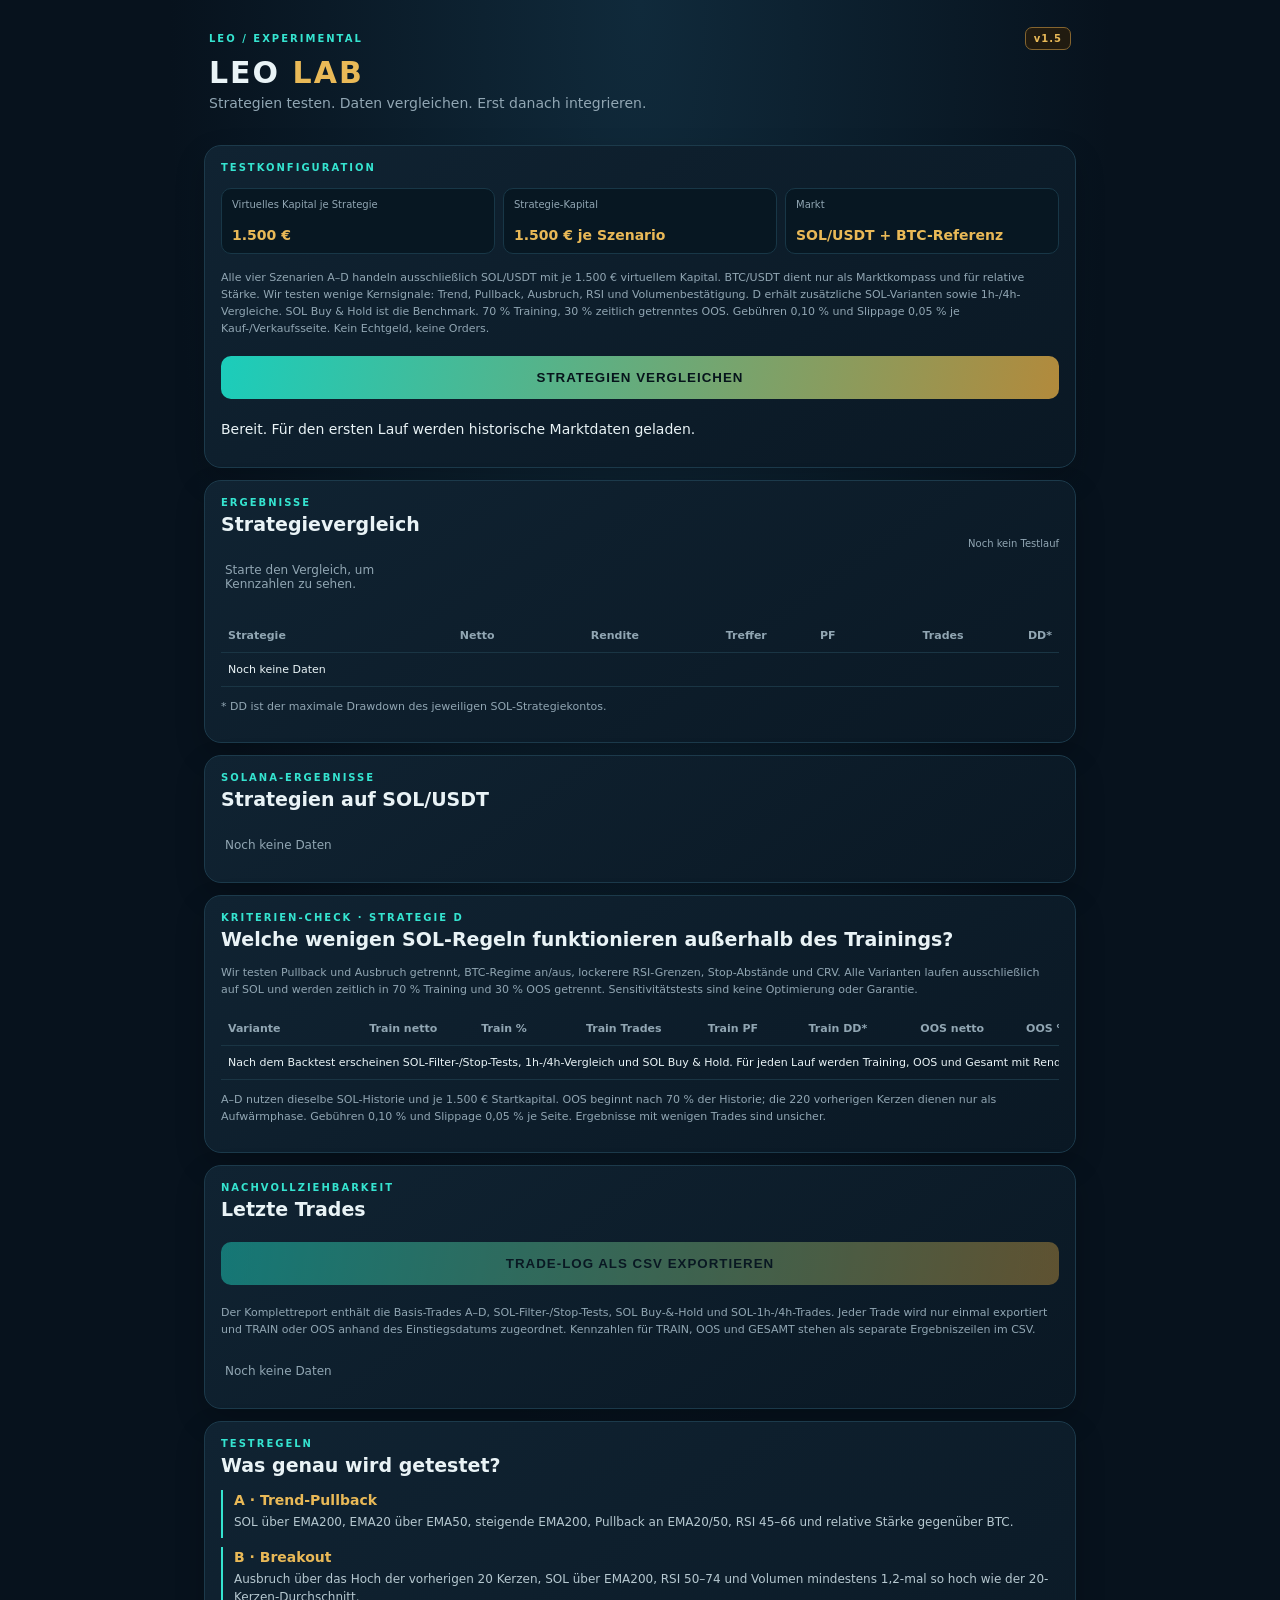
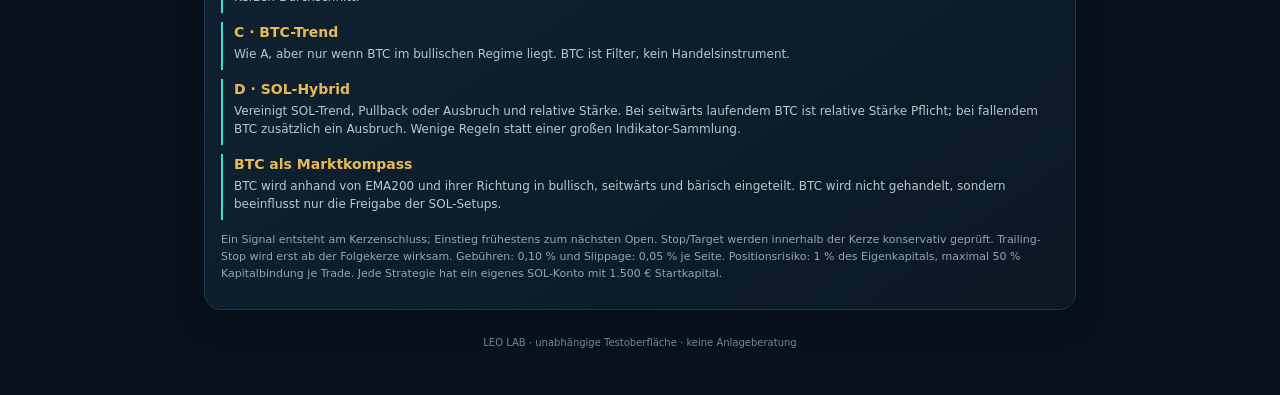
==== lab/index.html @ c29fe4ad "Release LEO LAB v1.5 simplified SOL strategy" ====
<!doctype html>
<html lang="de">
<head>
<meta charset="utf-8"><meta name="viewport" content="width=device-width,initial-scale=1,viewport-fit=cover">
<meta name="theme-color" content="#07121d"><title>LEO LAB · Strategie-Test</title>
<link rel="stylesheet" href="lab.css?v=6">
</head>
<body>
<header><div class="topline"><div class="eyebrow">LEO / EXPERIMENTAL</div><span class="version">v1.5</span></div><h1>LEO <span>LAB</span></h1><p>Strategien testen. Daten vergleichen. Erst danach integrieren.</p></header>
<main>
<section class="panel intro"><div class="eyebrow">TESTKONFIGURATION</div><div class="config"><div><small>Virtuelles Kapital je Strategie</small><strong>1.500 €</strong></div><div><small>Strategie-Kapital</small><strong>1.500 € je Szenario</strong></div><div><small>Markt</small><strong>SOL/USDT + BTC-Referenz</strong></div></div><p class="note">Alle vier Szenarien A–D handeln ausschließlich SOL/USDT mit je 1.500 € virtuellem Kapital. BTC/USDT dient nur als Marktkompass und für relative Stärke. Wir testen wenige Kernsignale: Trend, Pullback, Ausbruch, RSI und Volumenbestätigung. D erhält zusätzliche SOL-Varianten sowie 1h-/4h-Vergleiche. SOL Buy &amp; Hold ist die Benchmark. 70 % Training, 30 % zeitlich getrenntes OOS. Gebühren 0,10 % und Slippage 0,05 % je Kauf-/Verkaufsseite. Kein Echtgeld, keine Orders.</p><button id="run">STRATEGIEN VERGLEICHEN</button><p id="status" role="status">Bereit. Für den ersten Lauf werden historische Marktdaten geladen.</p></section>
<section class="panel"><div class="section-head"><div><div class="eyebrow">ERGEBNISSE</div><h2>Strategievergleich</h2></div><span id="period" class="muted">Noch kein Testlauf</span></div>
<div id="summary" class="cards"><div class="empty">Starte den Vergleich, um Kennzahlen zu sehen.</div></div>
<div class="table-wrap"><table><thead><tr><th>Strategie</th><th>Netto</th><th>Rendite</th><th>Treffer</th><th>PF</th><th>Trades</th><th>DD*</th></tr></thead><tbody id="totals"><tr><td colspan="7">Noch keine Daten</td></tr></tbody></table></div>
<p class="note">* DD ist der maximale Drawdown des jeweiligen SOL-Strategiekontos.</p></section>
<section class="panel"><div class="eyebrow">SOLANA-ERGEBNISSE</div><h2>Strategien auf SOL/USDT</h2><div id="coins" class="coin-results"><div class="empty">Noch keine Daten</div></div></section>
<section class="panel"><div class="eyebrow">KRITERIEN-CHECK · STRATEGIE D</div><h2>Welche wenigen SOL-Regeln funktionieren außerhalb des Trainings?</h2><p class="note">Wir testen Pullback und Ausbruch getrennt, BTC-Regime an/aus, lockerere RSI-Grenzen, Stop-Abstände und CRV. Alle Varianten laufen ausschließlich auf SOL und werden zeitlich in 70 % Training und 30 % OOS getrennt. Sensitivitätstests sind keine Optimierung oder Garantie.</p><div class="table-wrap"><table><thead><tr><th>Variante</th><th>Train netto</th><th>Train %</th><th>Train Trades</th><th>Train PF</th><th>Train DD*</th><th>OOS netto</th><th>OOS %</th><th>OOS Trades</th><th>OOS PF</th><th>OOS DD*</th></tr></thead><tbody id="experiments"><tr><td colspan="11">Nach dem Backtest erscheinen SOL-Filter-/Stop-Tests, 1h-/4h-Vergleich und SOL Buy &amp; Hold. Für jeden Lauf werden Training, OOS und Gesamt mit Rendite, Trades, Profit Factor und Drawdown getrennt angezeigt.</td></tr></tbody></table></div><p class="note">A–D nutzen dieselbe SOL-Historie und je 1.500 € Startkapital. OOS beginnt nach 70 % der Historie; die 220 vorherigen Kerzen dienen nur als Aufwärmphase. Gebühren 0,10 % und Slippage 0,05 % je Seite. Ergebnisse mit wenigen Trades sind unsicher.</p></section>
<section class="panel"><div class="eyebrow">NACHVOLLZIEHBARKEIT</div><h2>Letzte Trades</h2><button id="export" disabled>TRADE-LOG ALS CSV EXPORTIEREN</button><p class="note">Der Komplettreport enthält die Basis-Trades A–D, SOL-Filter-/Stop-Tests, SOL Buy-&amp;-Hold und SOL-1h-/4h-Trades. Jeder Trade wird nur einmal exportiert und TRAIN oder OOS anhand des Einstiegsdatums zugeordnet. Kennzahlen für TRAIN, OOS und GESAMT stehen als separate Ergebniszeilen im CSV.</p><div id="trades"><div class="empty">Noch keine Daten</div></div></section>
<section class="panel"><div class="eyebrow">TESTREGELN</div><h2>Was genau wird getestet?</h2>
<div class="rules"><article><b>A · Trend-Pullback</b><p>SOL über EMA200, EMA20 über EMA50, steigende EMA200, Pullback an EMA20/50, RSI 45–66 und relative Stärke gegenüber BTC.</p></article><article><b>B · Breakout</b><p>Ausbruch über das Hoch der vorherigen 20 Kerzen, SOL über EMA200, RSI 50–74 und Volumen mindestens 1,2-mal so hoch wie der 20-Kerzen-Durchschnitt.</p></article><article><b>C · BTC-Trend</b><p>Wie A, aber nur wenn BTC im bullischen Regime liegt. BTC ist Filter, kein Handelsinstrument.</p></article><article><b>D · SOL-Hybrid</b><p>Vereinigt SOL-Trend, Pullback oder Ausbruch und relative Stärke. Bei seitwärts laufendem BTC ist relative Stärke Pflicht; bei fallendem BTC zusätzlich ein Ausbruch. Wenige Regeln statt einer großen Indikator-Sammlung.</p></article><article><b>BTC als Marktkompass</b><p>BTC wird anhand von EMA200 und ihrer Richtung in bullisch, seitwärts und bärisch eingeteilt. BTC wird nicht gehandelt, sondern beeinflusst nur die Freigabe der SOL-Setups.</p></article></div>
<p class="note">Ein Signal entsteht am Kerzenschluss; Einstieg frühestens zum nächsten Open. Stop/Target werden innerhalb der Kerze konservativ geprüft. Trailing-Stop wird erst ab der Folgekerze wirksam. Gebühren: 0,10 % und Slippage: 0,05 % je Seite. Positionsrisiko: 1 % des Eigenkapitals, maximal 50 % Kapitalbindung je Trade. Jede Strategie hat ein eigenes SOL-Konto mit 1.500 € Startkapital.</p>
</section>
</main><footer>LEO LAB · unabhängige Testoberfläche · keine Anlageberatung</footer>
<script src="lab.js?v=19"></script>
</body></html>
---- lab/lab.css ----
:root{color-scheme:dark;--bg:#07121d;--panel:#0d1d2a;--line:#1c3a4b;--cyan:#35e4d0;--gold:#e9b957;--muted:#91a6b3;--green:#65dfad;--red:#ff8585}*{box-sizing:border-box}body{margin:0;background:radial-gradient(ellipse at top,#102a3b 0,#07121d 52%);color:#e9f3f6;font:14px system-ui,-apple-system,Segoe UI,sans-serif;max-width:900px;margin:auto;padding:0 14px 32px}header{padding:27px 5px 18px}.eyebrow{font-size:10px;letter-spacing:2px;color:var(--cyan);font-weight:800}h1{font-size:30px;letter-spacing:2px;margin:5px 0}h1 span{color:var(--gold)}header p,.muted,.note{color:var(--muted)}header p{margin:4px 0}.panel{background:linear-gradient(145deg,#102332,#0a1824);border:1px solid var(--line);border-radius:17px;padding:16px;margin:12px 0;box-shadow:0 12px 30px #0003}.config{display:grid;grid-template-columns:repeat(3,1fr);gap:8px;margin:15px 0}.config div{background:#071722;border:1px solid #183747;border-radius:10px;padding:10px}.config small{display:block;color:var(--muted);font-size:10px;min-height:28px}.config strong{font-size:14px;color:var(--gold)}.note{font-size:11px;line-height:1.55}button{width:100%;border:0;border-radius:10px;padding:14px;background:linear-gradient(100deg,#1bcdbb,#b28a3c);color:#06141b;font-weight:900;letter-spacing:1px;margin:8px 0;cursor:pointer}button:disabled{opacity:.5}.section-head{display:flex;justify-content:space-between;align-items:end;gap:8px}h2{font-size:19px;margin:5px 0 14px}.muted{font-size:10px;text-align:right}.cards{display:grid;grid-template-columns:repeat(4,minmax(0,1fr));gap:8px}.metric{background:#071722;border:1px solid #1b3b4a;border-radius:11px;padding:11px 9px;min-width:0}.metric b{display:block;font-size:15px;margin:5px 0}.metric small{font-size:10px;color:var(--muted)}.up{color:var(--green)}.down{color:var(--red)}.table-wrap{overflow-x:auto;margin-top:14px}table{border-collapse:collapse;width:100%;font-size:11px;white-space:nowrap}th,td{text-align:right;padding:10px 7px;border-bottom:1px solid #1a3544}th:first-child,td:first-child{text-align:left}th{color:var(--muted);font-weight:700}.coin-results{display:grid;gap:8px}.coin-card,.trade{background:#071722;border:1px solid #193747;border-radius:10px;padding:11px}.coin-title,.trade-top{display:flex;justify-content:space-between;gap:8px;align-items:center}.coin-title b,.trade b{color:var(--cyan)}.coin-meta{color:var(--muted);font-size:11px;margin-top:6px}.trade-list{display:grid;gap:7px}.trade span{font-size:11px;color:var(--muted)}.rules{display:grid;gap:9px}.rules article{border-left:2px solid var(--cyan);padding:2px 0 2px 11px}.rules article b{color:var(--gold)}.rules p{font-size:12px;color:#b6c8d0;line-height:1.5;margin:5px 0}.empty{color:var(--muted);padding:14px 4px;font-size:12px}footer{text-align:center;color:#718894;font-size:10px;padding:15px}@media(max-width:420px){.cards{grid-template-columns:repeat(2,minmax(0,1fr))}body{padding-left:10px;padding-right:10px}.panel{padding:13px}.config strong{font-size:12px}.cards{gap:5px}.metric{padding:9px 6px}.metric b{font-size:13px}.metric small{font-size:9px}}
.topline{display:flex;align-items:center;justify-content:space-between;gap:12px}.version{font-size:10px;font-weight:900;letter-spacing:1px;color:var(--gold);border:1px solid #85652f;background:#211b10;border-radius:7px;padding:5px 8px}
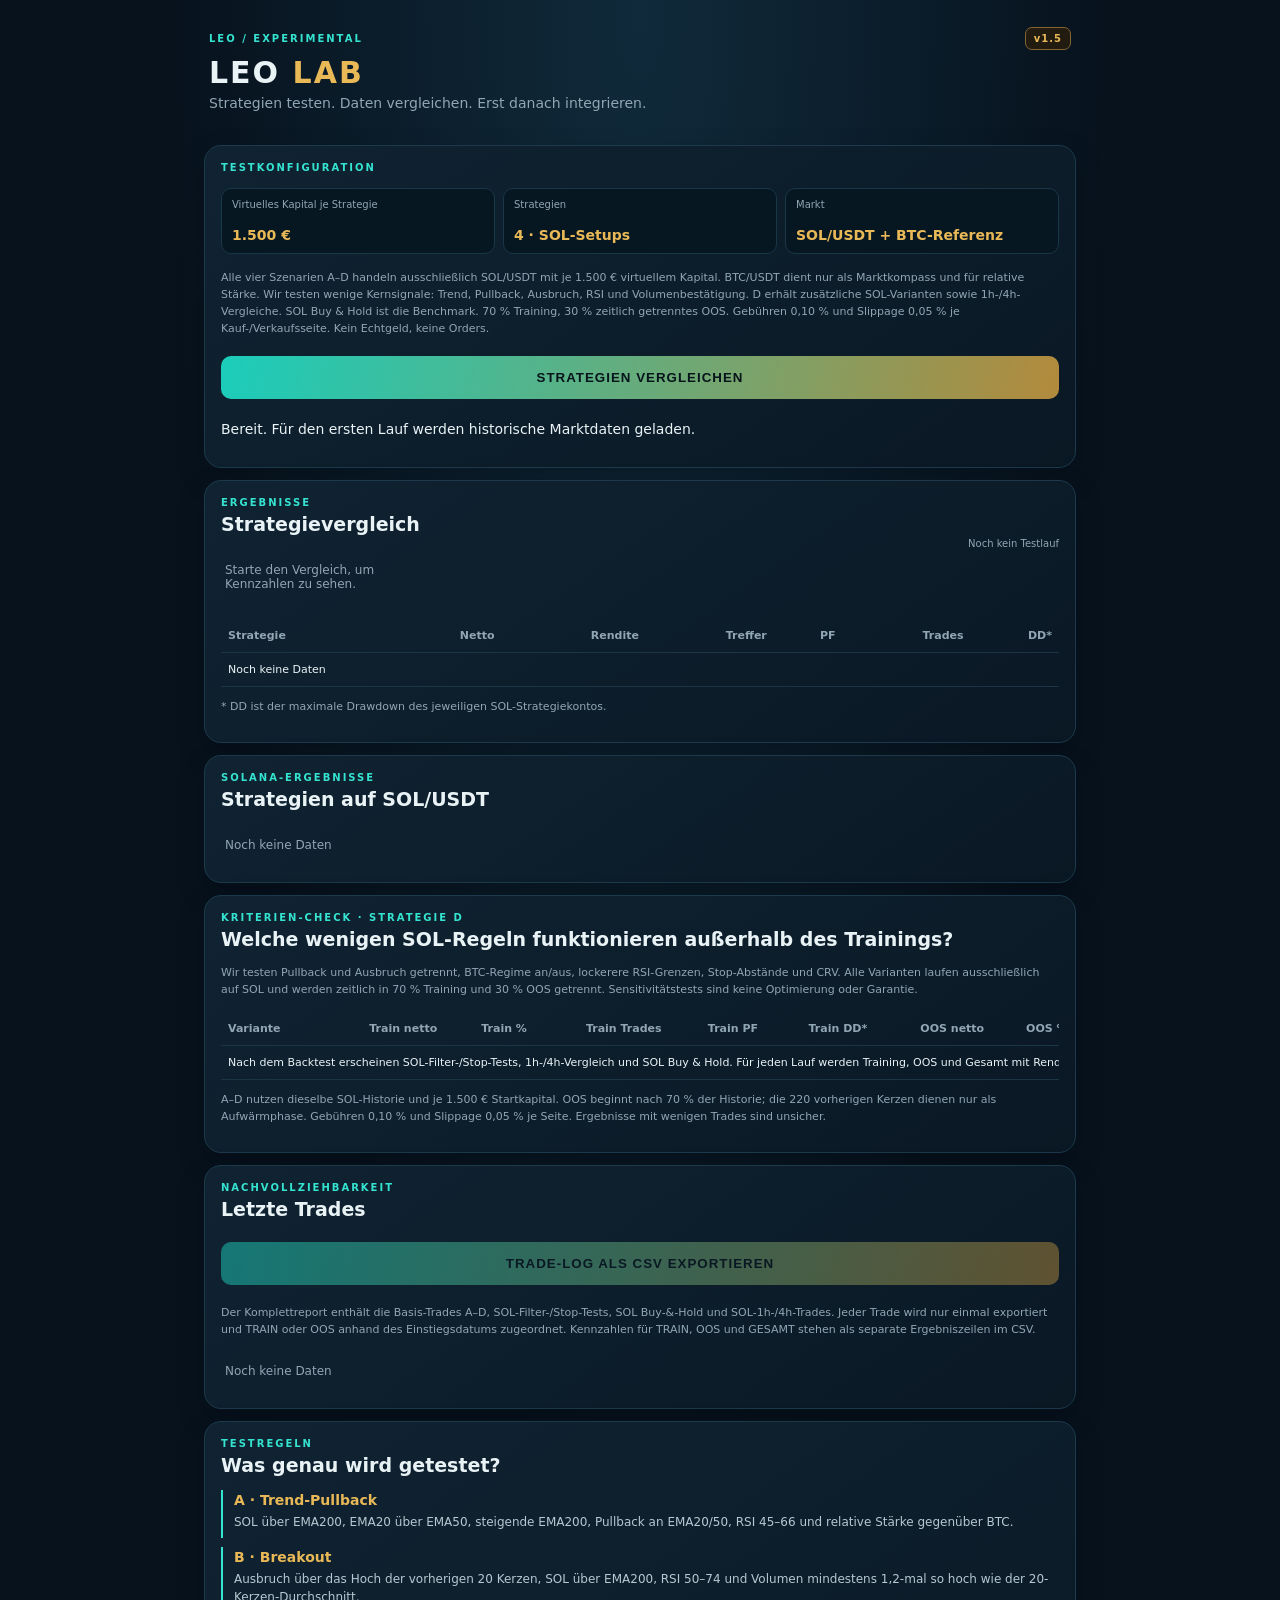
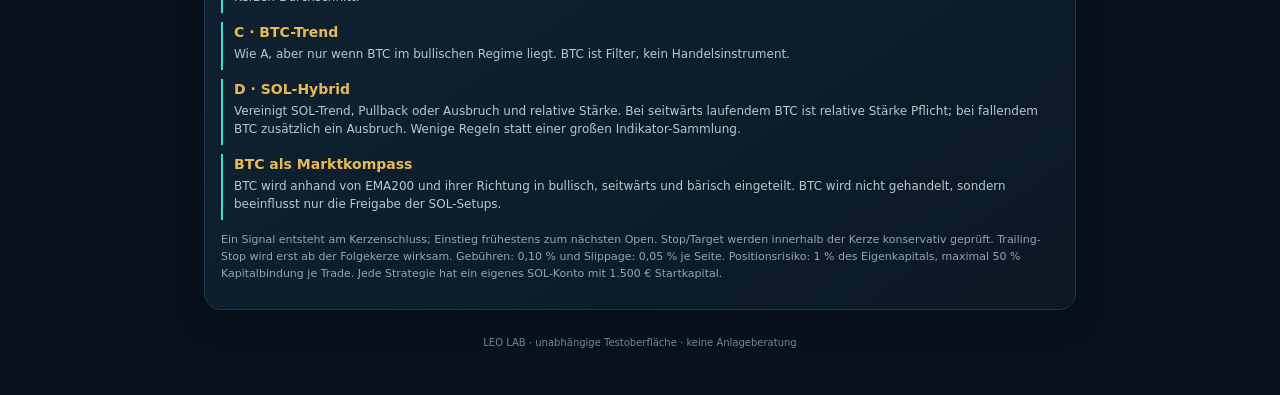
==== commit 431729b4: "Clarify LAB v1.5 scenario configuration" ====
--- a/lab/index.html
+++ b/lab/index.html
@@ -8,7 +8,7 @@
 <body>
 <header><div class="topline"><div class="eyebrow">LEO / EXPERIMENTAL</div><span class="version">v1.5</span></div><h1>LEO <span>LAB</span></h1><p>Strategien testen. Daten vergleichen. Erst danach integrieren.</p></header>
 <main>
-<section class="panel intro"><div class="eyebrow">TESTKONFIGURATION</div><div class="config"><div><small>Virtuelles Kapital je Strategie</small><strong>1.500 €</strong></div><div><small>Strategie-Kapital</small><strong>1.500 € je Szenario</strong></div><div><small>Markt</small><strong>SOL/USDT + BTC-Referenz</strong></div></div><p class="note">Alle vier Szenarien A–D handeln ausschließlich SOL/USDT mit je 1.500 € virtuellem Kapital. BTC/USDT dient nur als Marktkompass und für relative Stärke. Wir testen wenige Kernsignale: Trend, Pullback, Ausbruch, RSI und Volumenbestätigung. D erhält zusätzliche SOL-Varianten sowie 1h-/4h-Vergleiche. SOL Buy &amp; Hold ist die Benchmark. 70 % Training, 30 % zeitlich getrenntes OOS. Gebühren 0,10 % und Slippage 0,05 % je Kauf-/Verkaufsseite. Kein Echtgeld, keine Orders.</p><button id="run">STRATEGIEN VERGLEICHEN</button><p id="status" role="status">Bereit. Für den ersten Lauf werden historische Marktdaten geladen.</p></section>
+<section class="panel intro"><div class="eyebrow">TESTKONFIGURATION</div><div class="config"><div><small>Virtuelles Kapital je Strategie</small><strong>1.500 €</strong></div><div><small>Strategien</small><strong>4 · SOL-Setups</strong></div><div><small>Markt</small><strong>SOL/USDT + BTC-Referenz</strong></div></div><p class="note">Alle vier Szenarien A–D handeln ausschließlich SOL/USDT mit je 1.500 € virtuellem Kapital. BTC/USDT dient nur als Marktkompass und für relative Stärke. Wir testen wenige Kernsignale: Trend, Pullback, Ausbruch, RSI und Volumenbestätigung. D erhält zusätzliche SOL-Varianten sowie 1h-/4h-Vergleiche. SOL Buy &amp; Hold ist die Benchmark. 70 % Training, 30 % zeitlich getrenntes OOS. Gebühren 0,10 % und Slippage 0,05 % je Kauf-/Verkaufsseite. Kein Echtgeld, keine Orders.</p><button id="run">STRATEGIEN VERGLEICHEN</button><p id="status" role="status">Bereit. Für den ersten Lauf werden historische Marktdaten geladen.</p></section>
 <section class="panel"><div class="section-head"><div><div class="eyebrow">ERGEBNISSE</div><h2>Strategievergleich</h2></div><span id="period" class="muted">Noch kein Testlauf</span></div>
 <div id="summary" class="cards"><div class="empty">Starte den Vergleich, um Kennzahlen zu sehen.</div></div>
 <div class="table-wrap"><table><thead><tr><th>Strategie</th><th>Netto</th><th>Rendite</th><th>Treffer</th><th>PF</th><th>Trades</th><th>DD*</th></tr></thead><tbody id="totals"><tr><td colspan="7">Noch keine Daten</td></tr></tbody></table></div>
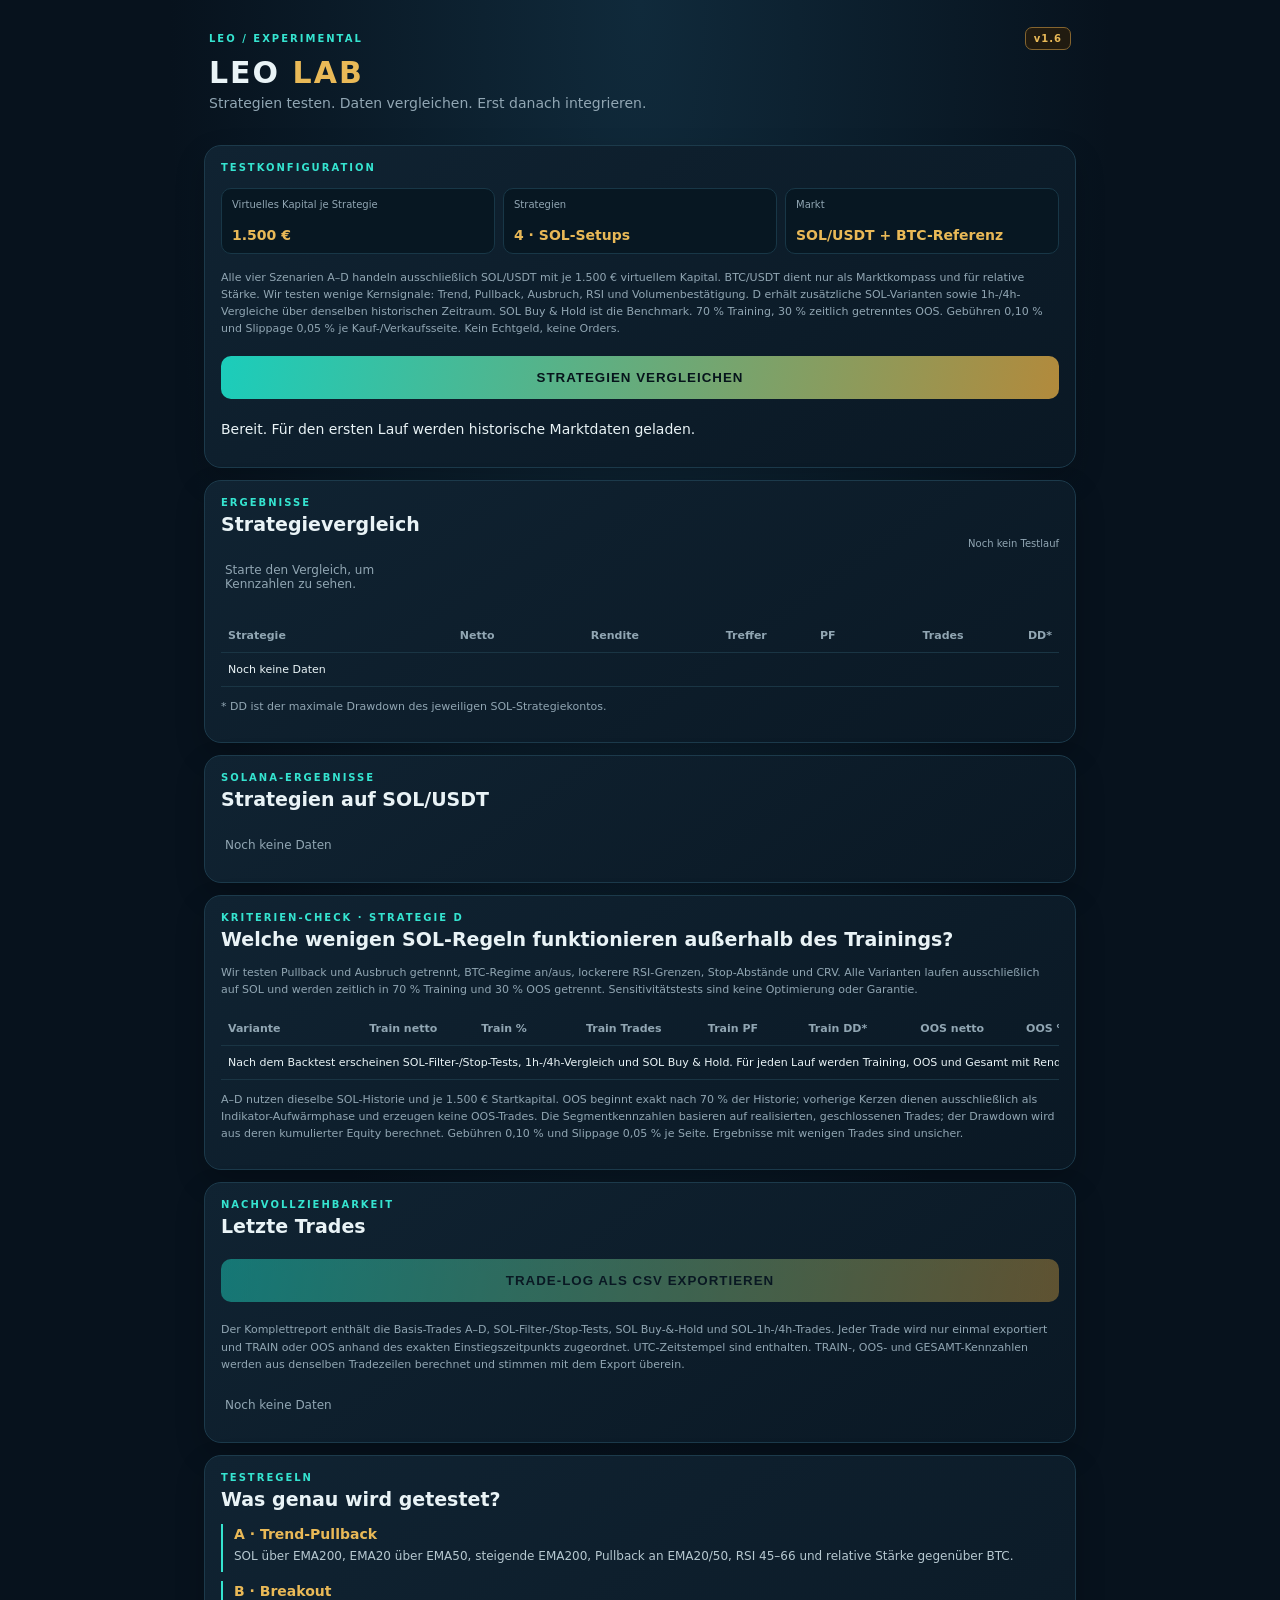
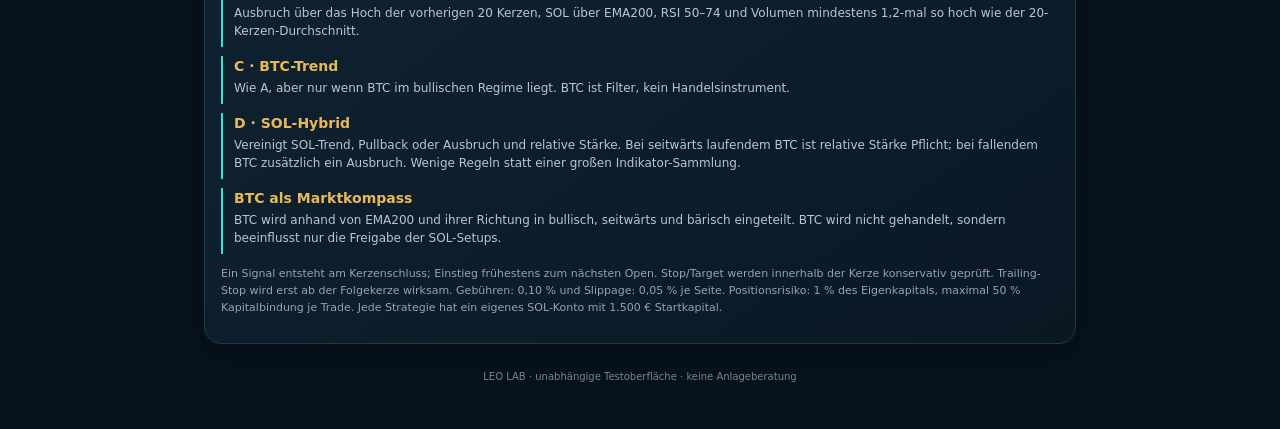
==== commit 88d0fc48: "Release LAB v1.6 with corrected OOS reporting" ====
--- a/lab/index.html
+++ b/lab/index.html
@@ -6,20 +6,20 @@
 <link rel="stylesheet" href="lab.css?v=6">
 </head>
 <body>
-<header><div class="topline"><div class="eyebrow">LEO / EXPERIMENTAL</div><span class="version">v1.5</span></div><h1>LEO <span>LAB</span></h1><p>Strategien testen. Daten vergleichen. Erst danach integrieren.</p></header>
+<header><div class="topline"><div class="eyebrow">LEO / EXPERIMENTAL</div><span class="version">v1.6</span></div><h1>LEO <span>LAB</span></h1><p>Strategien testen. Daten vergleichen. Erst danach integrieren.</p></header>
 <main>
-<section class="panel intro"><div class="eyebrow">TESTKONFIGURATION</div><div class="config"><div><small>Virtuelles Kapital je Strategie</small><strong>1.500 €</strong></div><div><small>Strategien</small><strong>4 · SOL-Setups</strong></div><div><small>Markt</small><strong>SOL/USDT + BTC-Referenz</strong></div></div><p class="note">Alle vier Szenarien A–D handeln ausschließlich SOL/USDT mit je 1.500 € virtuellem Kapital. BTC/USDT dient nur als Marktkompass und für relative Stärke. Wir testen wenige Kernsignale: Trend, Pullback, Ausbruch, RSI und Volumenbestätigung. D erhält zusätzliche SOL-Varianten sowie 1h-/4h-Vergleiche. SOL Buy &amp; Hold ist die Benchmark. 70 % Training, 30 % zeitlich getrenntes OOS. Gebühren 0,10 % und Slippage 0,05 % je Kauf-/Verkaufsseite. Kein Echtgeld, keine Orders.</p><button id="run">STRATEGIEN VERGLEICHEN</button><p id="status" role="status">Bereit. Für den ersten Lauf werden historische Marktdaten geladen.</p></section>
+<section class="panel intro"><div class="eyebrow">TESTKONFIGURATION</div><div class="config"><div><small>Virtuelles Kapital je Strategie</small><strong>1.500 €</strong></div><div><small>Strategien</small><strong>4 · SOL-Setups</strong></div><div><small>Markt</small><strong>SOL/USDT + BTC-Referenz</strong></div></div><p class="note">Alle vier Szenarien A–D handeln ausschließlich SOL/USDT mit je 1.500 € virtuellem Kapital. BTC/USDT dient nur als Marktkompass und für relative Stärke. Wir testen wenige Kernsignale: Trend, Pullback, Ausbruch, RSI und Volumenbestätigung. D erhält zusätzliche SOL-Varianten sowie 1h-/4h-Vergleiche über denselben historischen Zeitraum. SOL Buy &amp; Hold ist die Benchmark. 70 % Training, 30 % zeitlich getrenntes OOS. Gebühren 0,10 % und Slippage 0,05 % je Kauf-/Verkaufsseite. Kein Echtgeld, keine Orders.</p><button id="run">STRATEGIEN VERGLEICHEN</button><p id="status" role="status">Bereit. Für den ersten Lauf werden historische Marktdaten geladen.</p></section>
 <section class="panel"><div class="section-head"><div><div class="eyebrow">ERGEBNISSE</div><h2>Strategievergleich</h2></div><span id="period" class="muted">Noch kein Testlauf</span></div>
 <div id="summary" class="cards"><div class="empty">Starte den Vergleich, um Kennzahlen zu sehen.</div></div>
 <div class="table-wrap"><table><thead><tr><th>Strategie</th><th>Netto</th><th>Rendite</th><th>Treffer</th><th>PF</th><th>Trades</th><th>DD*</th></tr></thead><tbody id="totals"><tr><td colspan="7">Noch keine Daten</td></tr></tbody></table></div>
 <p class="note">* DD ist der maximale Drawdown des jeweiligen SOL-Strategiekontos.</p></section>
 <section class="panel"><div class="eyebrow">SOLANA-ERGEBNISSE</div><h2>Strategien auf SOL/USDT</h2><div id="coins" class="coin-results"><div class="empty">Noch keine Daten</div></div></section>
-<section class="panel"><div class="eyebrow">KRITERIEN-CHECK · STRATEGIE D</div><h2>Welche wenigen SOL-Regeln funktionieren außerhalb des Trainings?</h2><p class="note">Wir testen Pullback und Ausbruch getrennt, BTC-Regime an/aus, lockerere RSI-Grenzen, Stop-Abstände und CRV. Alle Varianten laufen ausschließlich auf SOL und werden zeitlich in 70 % Training und 30 % OOS getrennt. Sensitivitätstests sind keine Optimierung oder Garantie.</p><div class="table-wrap"><table><thead><tr><th>Variante</th><th>Train netto</th><th>Train %</th><th>Train Trades</th><th>Train PF</th><th>Train DD*</th><th>OOS netto</th><th>OOS %</th><th>OOS Trades</th><th>OOS PF</th><th>OOS DD*</th></tr></thead><tbody id="experiments"><tr><td colspan="11">Nach dem Backtest erscheinen SOL-Filter-/Stop-Tests, 1h-/4h-Vergleich und SOL Buy &amp; Hold. Für jeden Lauf werden Training, OOS und Gesamt mit Rendite, Trades, Profit Factor und Drawdown getrennt angezeigt.</td></tr></tbody></table></div><p class="note">A–D nutzen dieselbe SOL-Historie und je 1.500 € Startkapital. OOS beginnt nach 70 % der Historie; die 220 vorherigen Kerzen dienen nur als Aufwärmphase. Gebühren 0,10 % und Slippage 0,05 % je Seite. Ergebnisse mit wenigen Trades sind unsicher.</p></section>
-<section class="panel"><div class="eyebrow">NACHVOLLZIEHBARKEIT</div><h2>Letzte Trades</h2><button id="export" disabled>TRADE-LOG ALS CSV EXPORTIEREN</button><p class="note">Der Komplettreport enthält die Basis-Trades A–D, SOL-Filter-/Stop-Tests, SOL Buy-&amp;-Hold und SOL-1h-/4h-Trades. Jeder Trade wird nur einmal exportiert und TRAIN oder OOS anhand des Einstiegsdatums zugeordnet. Kennzahlen für TRAIN, OOS und GESAMT stehen als separate Ergebniszeilen im CSV.</p><div id="trades"><div class="empty">Noch keine Daten</div></div></section>
+<section class="panel"><div class="eyebrow">KRITERIEN-CHECK · STRATEGIE D</div><h2>Welche wenigen SOL-Regeln funktionieren außerhalb des Trainings?</h2><p class="note">Wir testen Pullback und Ausbruch getrennt, BTC-Regime an/aus, lockerere RSI-Grenzen, Stop-Abstände und CRV. Alle Varianten laufen ausschließlich auf SOL und werden zeitlich in 70 % Training und 30 % OOS getrennt. Sensitivitätstests sind keine Optimierung oder Garantie.</p><div class="table-wrap"><table><thead><tr><th>Variante</th><th>Train netto</th><th>Train %</th><th>Train Trades</th><th>Train PF</th><th>Train DD*</th><th>OOS netto</th><th>OOS %</th><th>OOS Trades</th><th>OOS PF</th><th>OOS DD*</th></tr></thead><tbody id="experiments"><tr><td colspan="11">Nach dem Backtest erscheinen SOL-Filter-/Stop-Tests, 1h-/4h-Vergleich und SOL Buy &amp; Hold. Für jeden Lauf werden Training, OOS und Gesamt mit Rendite, Trades, Profit Factor und Drawdown getrennt angezeigt.</td></tr></tbody></table></div><p class="note">A–D nutzen dieselbe SOL-Historie und je 1.500 € Startkapital. OOS beginnt exakt nach 70 % der Historie; vorherige Kerzen dienen ausschließlich als Indikator-Aufwärmphase und erzeugen keine OOS-Trades. Die Segmentkennzahlen basieren auf realisierten, geschlossenen Trades; der Drawdown wird aus deren kumulierter Equity berechnet. Gebühren 0,10 % und Slippage 0,05 % je Seite. Ergebnisse mit wenigen Trades sind unsicher.</p></section>
+<section class="panel"><div class="eyebrow">NACHVOLLZIEHBARKEIT</div><h2>Letzte Trades</h2><button id="export" disabled>TRADE-LOG ALS CSV EXPORTIEREN</button><p class="note">Der Komplettreport enthält die Basis-Trades A–D, SOL-Filter-/Stop-Tests, SOL Buy-&amp;-Hold und SOL-1h-/4h-Trades. Jeder Trade wird nur einmal exportiert und TRAIN oder OOS anhand des exakten Einstiegszeitpunkts zugeordnet. UTC-Zeitstempel sind enthalten. TRAIN-, OOS- und GESAMT-Kennzahlen werden aus denselben Tradezeilen berechnet und stimmen mit dem Export überein.</p><div id="trades"><div class="empty">Noch keine Daten</div></div></section>
 <section class="panel"><div class="eyebrow">TESTREGELN</div><h2>Was genau wird getestet?</h2>
 <div class="rules"><article><b>A · Trend-Pullback</b><p>SOL über EMA200, EMA20 über EMA50, steigende EMA200, Pullback an EMA20/50, RSI 45–66 und relative Stärke gegenüber BTC.</p></article><article><b>B · Breakout</b><p>Ausbruch über das Hoch der vorherigen 20 Kerzen, SOL über EMA200, RSI 50–74 und Volumen mindestens 1,2-mal so hoch wie der 20-Kerzen-Durchschnitt.</p></article><article><b>C · BTC-Trend</b><p>Wie A, aber nur wenn BTC im bullischen Regime liegt. BTC ist Filter, kein Handelsinstrument.</p></article><article><b>D · SOL-Hybrid</b><p>Vereinigt SOL-Trend, Pullback oder Ausbruch und relative Stärke. Bei seitwärts laufendem BTC ist relative Stärke Pflicht; bei fallendem BTC zusätzlich ein Ausbruch. Wenige Regeln statt einer großen Indikator-Sammlung.</p></article><article><b>BTC als Marktkompass</b><p>BTC wird anhand von EMA200 und ihrer Richtung in bullisch, seitwärts und bärisch eingeteilt. BTC wird nicht gehandelt, sondern beeinflusst nur die Freigabe der SOL-Setups.</p></article></div>
 <p class="note">Ein Signal entsteht am Kerzenschluss; Einstieg frühestens zum nächsten Open. Stop/Target werden innerhalb der Kerze konservativ geprüft. Trailing-Stop wird erst ab der Folgekerze wirksam. Gebühren: 0,10 % und Slippage: 0,05 % je Seite. Positionsrisiko: 1 % des Eigenkapitals, maximal 50 % Kapitalbindung je Trade. Jede Strategie hat ein eigenes SOL-Konto mit 1.500 € Startkapital.</p>
 </section>
 </main><footer>LEO LAB · unabhängige Testoberfläche · keine Anlageberatung</footer>
-<script src="lab.js?v=19"></script>
+<script src="lab.js?v=20"></script>
 </body></html>
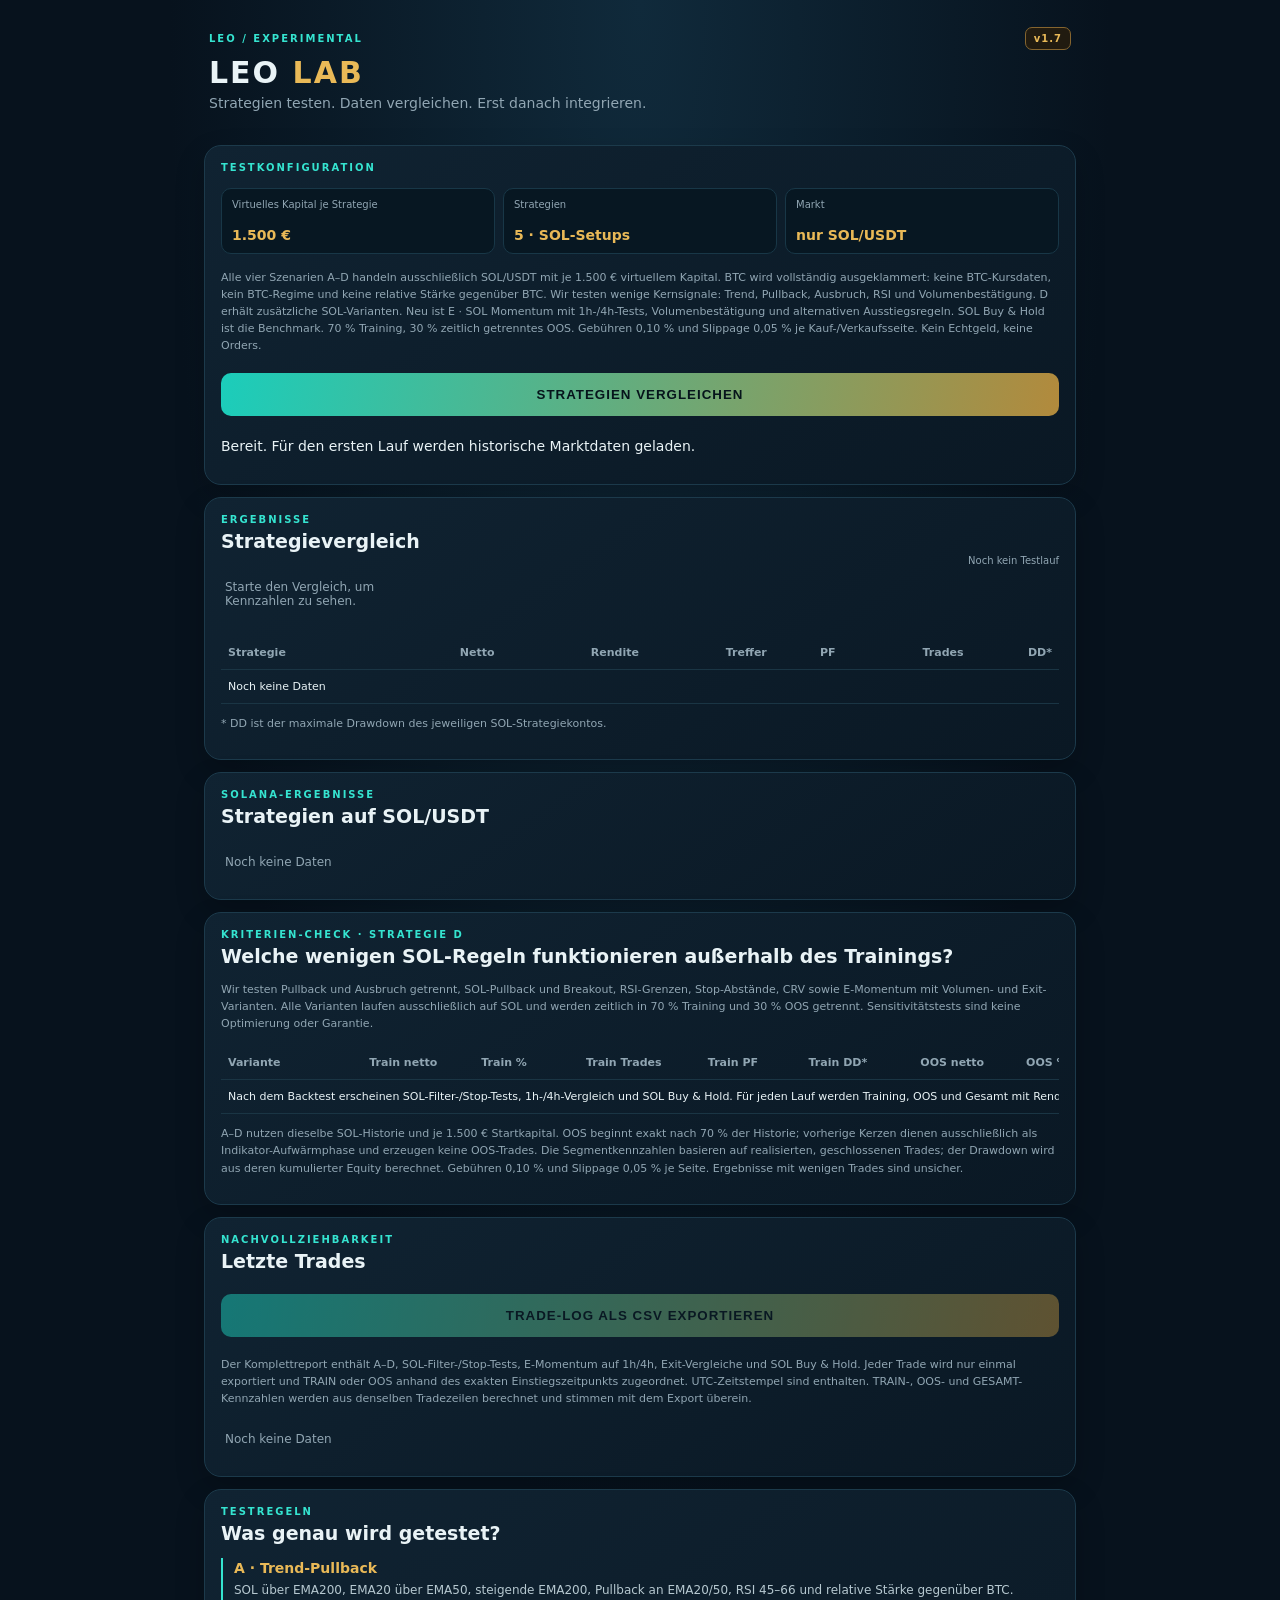
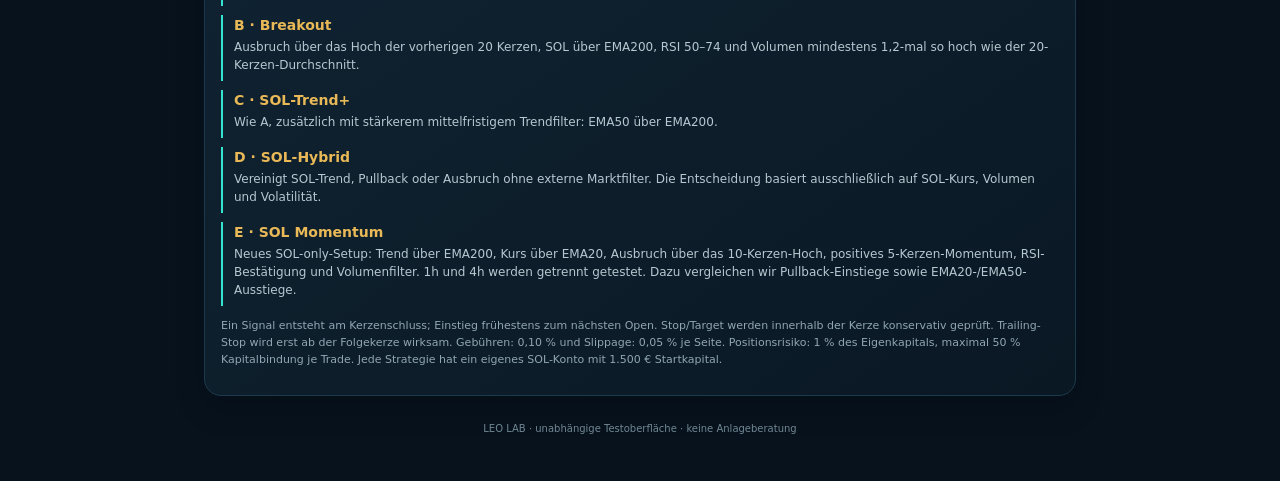
==== commit 322c593a: "Release LAB v1.7 BTC-independent SOL momentum tests" ====
--- a/lab/index.html
+++ b/lab/index.html
@@ -6,20 +6,20 @@
 <link rel="stylesheet" href="lab.css?v=6">
 </head>
 <body>
-<header><div class="topline"><div class="eyebrow">LEO / EXPERIMENTAL</div><span class="version">v1.6</span></div><h1>LEO <span>LAB</span></h1><p>Strategien testen. Daten vergleichen. Erst danach integrieren.</p></header>
+<header><div class="topline"><div class="eyebrow">LEO / EXPERIMENTAL</div><span class="version">v1.7</span></div><h1>LEO <span>LAB</span></h1><p>Strategien testen. Daten vergleichen. Erst danach integrieren.</p></header>
 <main>
-<section class="panel intro"><div class="eyebrow">TESTKONFIGURATION</div><div class="config"><div><small>Virtuelles Kapital je Strategie</small><strong>1.500 €</strong></div><div><small>Strategien</small><strong>4 · SOL-Setups</strong></div><div><small>Markt</small><strong>SOL/USDT + BTC-Referenz</strong></div></div><p class="note">Alle vier Szenarien A–D handeln ausschließlich SOL/USDT mit je 1.500 € virtuellem Kapital. BTC/USDT dient nur als Marktkompass und für relative Stärke. Wir testen wenige Kernsignale: Trend, Pullback, Ausbruch, RSI und Volumenbestätigung. D erhält zusätzliche SOL-Varianten sowie 1h-/4h-Vergleiche über denselben historischen Zeitraum. SOL Buy &amp; Hold ist die Benchmark. 70 % Training, 30 % zeitlich getrenntes OOS. Gebühren 0,10 % und Slippage 0,05 % je Kauf-/Verkaufsseite. Kein Echtgeld, keine Orders.</p><button id="run">STRATEGIEN VERGLEICHEN</button><p id="status" role="status">Bereit. Für den ersten Lauf werden historische Marktdaten geladen.</p></section>
+<section class="panel intro"><div class="eyebrow">TESTKONFIGURATION</div><div class="config"><div><small>Virtuelles Kapital je Strategie</small><strong>1.500 €</strong></div><div><small>Strategien</small><strong>5 · SOL-Setups</strong></div><div><small>Markt</small><strong>nur SOL/USDT</strong></div></div><p class="note">Alle vier Szenarien A–D handeln ausschließlich SOL/USDT mit je 1.500 € virtuellem Kapital. BTC wird vollständig ausgeklammert: keine BTC-Kursdaten, kein BTC-Regime und keine relative Stärke gegenüber BTC. Wir testen wenige Kernsignale: Trend, Pullback, Ausbruch, RSI und Volumenbestätigung. D erhält zusätzliche SOL-Varianten. Neu ist E · SOL Momentum mit 1h-/4h-Tests, Volumenbestätigung und alternativen Ausstiegsregeln. SOL Buy &amp; Hold ist die Benchmark. 70 % Training, 30 % zeitlich getrenntes OOS. Gebühren 0,10 % und Slippage 0,05 % je Kauf-/Verkaufsseite. Kein Echtgeld, keine Orders.</p><button id="run">STRATEGIEN VERGLEICHEN</button><p id="status" role="status">Bereit. Für den ersten Lauf werden historische Marktdaten geladen.</p></section>
 <section class="panel"><div class="section-head"><div><div class="eyebrow">ERGEBNISSE</div><h2>Strategievergleich</h2></div><span id="period" class="muted">Noch kein Testlauf</span></div>
 <div id="summary" class="cards"><div class="empty">Starte den Vergleich, um Kennzahlen zu sehen.</div></div>
 <div class="table-wrap"><table><thead><tr><th>Strategie</th><th>Netto</th><th>Rendite</th><th>Treffer</th><th>PF</th><th>Trades</th><th>DD*</th></tr></thead><tbody id="totals"><tr><td colspan="7">Noch keine Daten</td></tr></tbody></table></div>
 <p class="note">* DD ist der maximale Drawdown des jeweiligen SOL-Strategiekontos.</p></section>
 <section class="panel"><div class="eyebrow">SOLANA-ERGEBNISSE</div><h2>Strategien auf SOL/USDT</h2><div id="coins" class="coin-results"><div class="empty">Noch keine Daten</div></div></section>
-<section class="panel"><div class="eyebrow">KRITERIEN-CHECK · STRATEGIE D</div><h2>Welche wenigen SOL-Regeln funktionieren außerhalb des Trainings?</h2><p class="note">Wir testen Pullback und Ausbruch getrennt, BTC-Regime an/aus, lockerere RSI-Grenzen, Stop-Abstände und CRV. Alle Varianten laufen ausschließlich auf SOL und werden zeitlich in 70 % Training und 30 % OOS getrennt. Sensitivitätstests sind keine Optimierung oder Garantie.</p><div class="table-wrap"><table><thead><tr><th>Variante</th><th>Train netto</th><th>Train %</th><th>Train Trades</th><th>Train PF</th><th>Train DD*</th><th>OOS netto</th><th>OOS %</th><th>OOS Trades</th><th>OOS PF</th><th>OOS DD*</th></tr></thead><tbody id="experiments"><tr><td colspan="11">Nach dem Backtest erscheinen SOL-Filter-/Stop-Tests, 1h-/4h-Vergleich und SOL Buy &amp; Hold. Für jeden Lauf werden Training, OOS und Gesamt mit Rendite, Trades, Profit Factor und Drawdown getrennt angezeigt.</td></tr></tbody></table></div><p class="note">A–D nutzen dieselbe SOL-Historie und je 1.500 € Startkapital. OOS beginnt exakt nach 70 % der Historie; vorherige Kerzen dienen ausschließlich als Indikator-Aufwärmphase und erzeugen keine OOS-Trades. Die Segmentkennzahlen basieren auf realisierten, geschlossenen Trades; der Drawdown wird aus deren kumulierter Equity berechnet. Gebühren 0,10 % und Slippage 0,05 % je Seite. Ergebnisse mit wenigen Trades sind unsicher.</p></section>
-<section class="panel"><div class="eyebrow">NACHVOLLZIEHBARKEIT</div><h2>Letzte Trades</h2><button id="export" disabled>TRADE-LOG ALS CSV EXPORTIEREN</button><p class="note">Der Komplettreport enthält die Basis-Trades A–D, SOL-Filter-/Stop-Tests, SOL Buy-&amp;-Hold und SOL-1h-/4h-Trades. Jeder Trade wird nur einmal exportiert und TRAIN oder OOS anhand des exakten Einstiegszeitpunkts zugeordnet. UTC-Zeitstempel sind enthalten. TRAIN-, OOS- und GESAMT-Kennzahlen werden aus denselben Tradezeilen berechnet und stimmen mit dem Export überein.</p><div id="trades"><div class="empty">Noch keine Daten</div></div></section>
+<section class="panel"><div class="eyebrow">KRITERIEN-CHECK · STRATEGIE D</div><h2>Welche wenigen SOL-Regeln funktionieren außerhalb des Trainings?</h2><p class="note">Wir testen Pullback und Ausbruch getrennt, SOL-Pullback und Breakout, RSI-Grenzen, Stop-Abstände, CRV sowie E-Momentum mit Volumen- und Exit-Varianten. Alle Varianten laufen ausschließlich auf SOL und werden zeitlich in 70 % Training und 30 % OOS getrennt. Sensitivitätstests sind keine Optimierung oder Garantie.</p><div class="table-wrap"><table><thead><tr><th>Variante</th><th>Train netto</th><th>Train %</th><th>Train Trades</th><th>Train PF</th><th>Train DD*</th><th>OOS netto</th><th>OOS %</th><th>OOS Trades</th><th>OOS PF</th><th>OOS DD*</th></tr></thead><tbody id="experiments"><tr><td colspan="11">Nach dem Backtest erscheinen SOL-Filter-/Stop-Tests, 1h-/4h-Vergleich und SOL Buy &amp; Hold. Für jeden Lauf werden Training, OOS und Gesamt mit Rendite, Trades, Profit Factor und Drawdown getrennt angezeigt.</td></tr></tbody></table></div><p class="note">A–D nutzen dieselbe SOL-Historie und je 1.500 € Startkapital. OOS beginnt exakt nach 70 % der Historie; vorherige Kerzen dienen ausschließlich als Indikator-Aufwärmphase und erzeugen keine OOS-Trades. Die Segmentkennzahlen basieren auf realisierten, geschlossenen Trades; der Drawdown wird aus deren kumulierter Equity berechnet. Gebühren 0,10 % und Slippage 0,05 % je Seite. Ergebnisse mit wenigen Trades sind unsicher.</p></section>
+<section class="panel"><div class="eyebrow">NACHVOLLZIEHBARKEIT</div><h2>Letzte Trades</h2><button id="export" disabled>TRADE-LOG ALS CSV EXPORTIEREN</button><p class="note">Der Komplettreport enthält A–D, SOL-Filter-/Stop-Tests, E-Momentum auf 1h/4h, Exit-Vergleiche und SOL Buy &amp; Hold. Jeder Trade wird nur einmal exportiert und TRAIN oder OOS anhand des exakten Einstiegszeitpunkts zugeordnet. UTC-Zeitstempel sind enthalten. TRAIN-, OOS- und GESAMT-Kennzahlen werden aus denselben Tradezeilen berechnet und stimmen mit dem Export überein.</p><div id="trades"><div class="empty">Noch keine Daten</div></div></section>
 <section class="panel"><div class="eyebrow">TESTREGELN</div><h2>Was genau wird getestet?</h2>
-<div class="rules"><article><b>A · Trend-Pullback</b><p>SOL über EMA200, EMA20 über EMA50, steigende EMA200, Pullback an EMA20/50, RSI 45–66 und relative Stärke gegenüber BTC.</p></article><article><b>B · Breakout</b><p>Ausbruch über das Hoch der vorherigen 20 Kerzen, SOL über EMA200, RSI 50–74 und Volumen mindestens 1,2-mal so hoch wie der 20-Kerzen-Durchschnitt.</p></article><article><b>C · BTC-Trend</b><p>Wie A, aber nur wenn BTC im bullischen Regime liegt. BTC ist Filter, kein Handelsinstrument.</p></article><article><b>D · SOL-Hybrid</b><p>Vereinigt SOL-Trend, Pullback oder Ausbruch und relative Stärke. Bei seitwärts laufendem BTC ist relative Stärke Pflicht; bei fallendem BTC zusätzlich ein Ausbruch. Wenige Regeln statt einer großen Indikator-Sammlung.</p></article><article><b>BTC als Marktkompass</b><p>BTC wird anhand von EMA200 und ihrer Richtung in bullisch, seitwärts und bärisch eingeteilt. BTC wird nicht gehandelt, sondern beeinflusst nur die Freigabe der SOL-Setups.</p></article></div>
+<div class="rules"><article><b>A · Trend-Pullback</b><p>SOL über EMA200, EMA20 über EMA50, steigende EMA200, Pullback an EMA20/50, RSI 45–66 und relative Stärke gegenüber BTC.</p></article><article><b>B · Breakout</b><p>Ausbruch über das Hoch der vorherigen 20 Kerzen, SOL über EMA200, RSI 50–74 und Volumen mindestens 1,2-mal so hoch wie der 20-Kerzen-Durchschnitt.</p></article><article><b>C · SOL-Trend+</b><p>Wie A, zusätzlich mit stärkerem mittelfristigem Trendfilter: EMA50 über EMA200.</p></article><article><b>D · SOL-Hybrid</b><p>Vereinigt SOL-Trend, Pullback oder Ausbruch ohne externe Marktfilter. Die Entscheidung basiert ausschließlich auf SOL-Kurs, Volumen und Volatilität.</p></article><article><b>E · SOL Momentum</b><p>Neues SOL-only-Setup: Trend über EMA200, Kurs über EMA20, Ausbruch über das 10-Kerzen-Hoch, positives 5-Kerzen-Momentum, RSI-Bestätigung und Volumenfilter. 1h und 4h werden getrennt getestet. Dazu vergleichen wir Pullback-Einstiege sowie EMA20-/EMA50-Ausstiege.</p></article></div>
 <p class="note">Ein Signal entsteht am Kerzenschluss; Einstieg frühestens zum nächsten Open. Stop/Target werden innerhalb der Kerze konservativ geprüft. Trailing-Stop wird erst ab der Folgekerze wirksam. Gebühren: 0,10 % und Slippage: 0,05 % je Seite. Positionsrisiko: 1 % des Eigenkapitals, maximal 50 % Kapitalbindung je Trade. Jede Strategie hat ein eigenes SOL-Konto mit 1.500 € Startkapital.</p>
 </section>
 </main><footer>LEO LAB · unabhängige Testoberfläche · keine Anlageberatung</footer>
-<script src="lab.js?v=20"></script>
+<script src="lab.js?v=21"></script>
 </body></html>
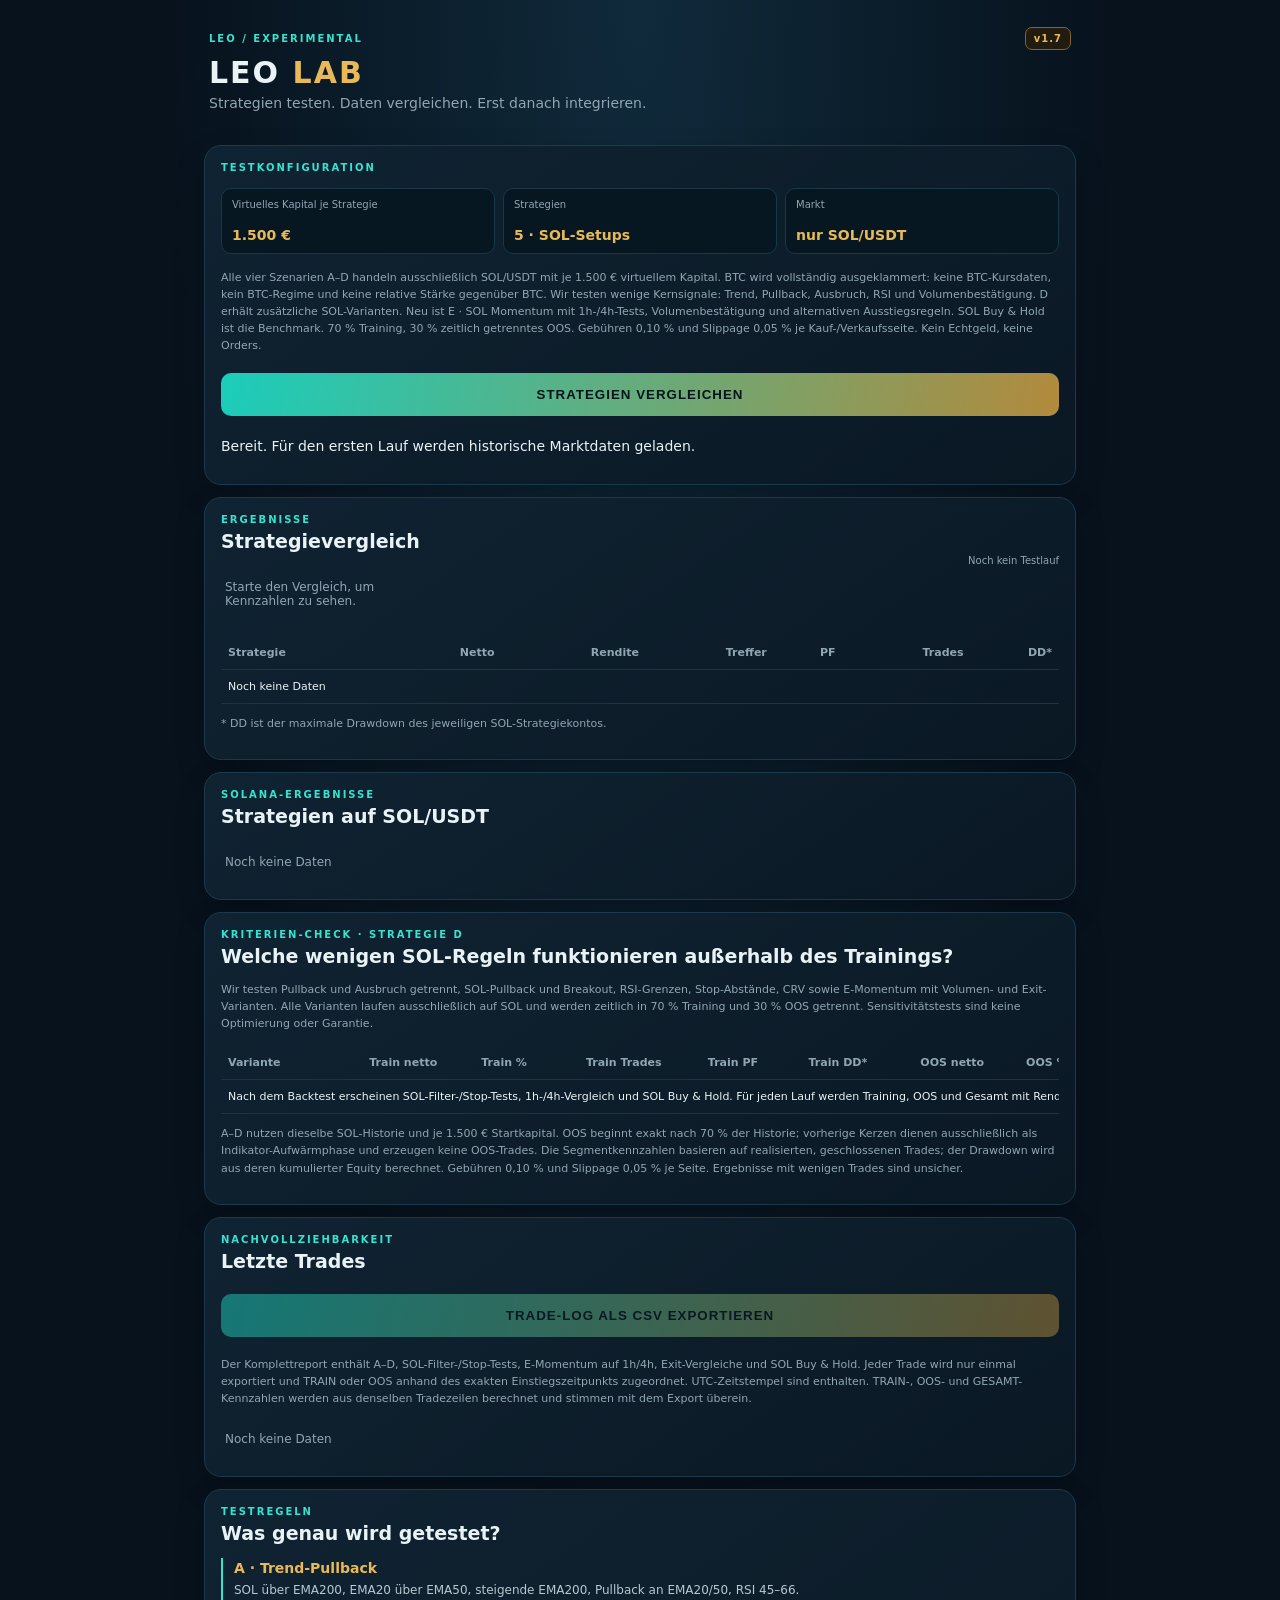
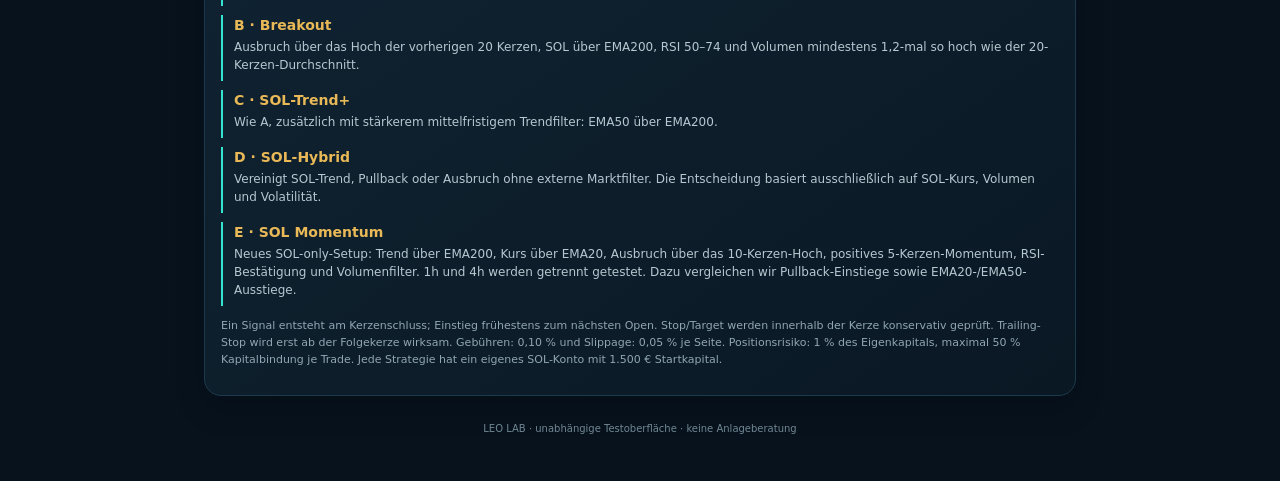
==== commit ad10bfab: "Remove stale BTC wording from SOL-only strategy rules" ====
--- a/lab/index.html
+++ b/lab/index.html
@@ -17,7 +17,7 @@
 <section class="panel"><div class="eyebrow">KRITERIEN-CHECK · STRATEGIE D</div><h2>Welche wenigen SOL-Regeln funktionieren außerhalb des Trainings?</h2><p class="note">Wir testen Pullback und Ausbruch getrennt, SOL-Pullback und Breakout, RSI-Grenzen, Stop-Abstände, CRV sowie E-Momentum mit Volumen- und Exit-Varianten. Alle Varianten laufen ausschließlich auf SOL und werden zeitlich in 70 % Training und 30 % OOS getrennt. Sensitivitätstests sind keine Optimierung oder Garantie.</p><div class="table-wrap"><table><thead><tr><th>Variante</th><th>Train netto</th><th>Train %</th><th>Train Trades</th><th>Train PF</th><th>Train DD*</th><th>OOS netto</th><th>OOS %</th><th>OOS Trades</th><th>OOS PF</th><th>OOS DD*</th></tr></thead><tbody id="experiments"><tr><td colspan="11">Nach dem Backtest erscheinen SOL-Filter-/Stop-Tests, 1h-/4h-Vergleich und SOL Buy &amp; Hold. Für jeden Lauf werden Training, OOS und Gesamt mit Rendite, Trades, Profit Factor und Drawdown getrennt angezeigt.</td></tr></tbody></table></div><p class="note">A–D nutzen dieselbe SOL-Historie und je 1.500 € Startkapital. OOS beginnt exakt nach 70 % der Historie; vorherige Kerzen dienen ausschließlich als Indikator-Aufwärmphase und erzeugen keine OOS-Trades. Die Segmentkennzahlen basieren auf realisierten, geschlossenen Trades; der Drawdown wird aus deren kumulierter Equity berechnet. Gebühren 0,10 % und Slippage 0,05 % je Seite. Ergebnisse mit wenigen Trades sind unsicher.</p></section>
 <section class="panel"><div class="eyebrow">NACHVOLLZIEHBARKEIT</div><h2>Letzte Trades</h2><button id="export" disabled>TRADE-LOG ALS CSV EXPORTIEREN</button><p class="note">Der Komplettreport enthält A–D, SOL-Filter-/Stop-Tests, E-Momentum auf 1h/4h, Exit-Vergleiche und SOL Buy &amp; Hold. Jeder Trade wird nur einmal exportiert und TRAIN oder OOS anhand des exakten Einstiegszeitpunkts zugeordnet. UTC-Zeitstempel sind enthalten. TRAIN-, OOS- und GESAMT-Kennzahlen werden aus denselben Tradezeilen berechnet und stimmen mit dem Export überein.</p><div id="trades"><div class="empty">Noch keine Daten</div></div></section>
 <section class="panel"><div class="eyebrow">TESTREGELN</div><h2>Was genau wird getestet?</h2>
-<div class="rules"><article><b>A · Trend-Pullback</b><p>SOL über EMA200, EMA20 über EMA50, steigende EMA200, Pullback an EMA20/50, RSI 45–66 und relative Stärke gegenüber BTC.</p></article><article><b>B · Breakout</b><p>Ausbruch über das Hoch der vorherigen 20 Kerzen, SOL über EMA200, RSI 50–74 und Volumen mindestens 1,2-mal so hoch wie der 20-Kerzen-Durchschnitt.</p></article><article><b>C · SOL-Trend+</b><p>Wie A, zusätzlich mit stärkerem mittelfristigem Trendfilter: EMA50 über EMA200.</p></article><article><b>D · SOL-Hybrid</b><p>Vereinigt SOL-Trend, Pullback oder Ausbruch ohne externe Marktfilter. Die Entscheidung basiert ausschließlich auf SOL-Kurs, Volumen und Volatilität.</p></article><article><b>E · SOL Momentum</b><p>Neues SOL-only-Setup: Trend über EMA200, Kurs über EMA20, Ausbruch über das 10-Kerzen-Hoch, positives 5-Kerzen-Momentum, RSI-Bestätigung und Volumenfilter. 1h und 4h werden getrennt getestet. Dazu vergleichen wir Pullback-Einstiege sowie EMA20-/EMA50-Ausstiege.</p></article></div>
+<div class="rules"><article><b>A · Trend-Pullback</b><p>SOL über EMA200, EMA20 über EMA50, steigende EMA200, Pullback an EMA20/50, RSI 45–66.</p></article><article><b>B · Breakout</b><p>Ausbruch über das Hoch der vorherigen 20 Kerzen, SOL über EMA200, RSI 50–74 und Volumen mindestens 1,2-mal so hoch wie der 20-Kerzen-Durchschnitt.</p></article><article><b>C · SOL-Trend+</b><p>Wie A, zusätzlich mit stärkerem mittelfristigem Trendfilter: EMA50 über EMA200.</p></article><article><b>D · SOL-Hybrid</b><p>Vereinigt SOL-Trend, Pullback oder Ausbruch ohne externe Marktfilter. Die Entscheidung basiert ausschließlich auf SOL-Kurs, Volumen und Volatilität.</p></article><article><b>E · SOL Momentum</b><p>Neues SOL-only-Setup: Trend über EMA200, Kurs über EMA20, Ausbruch über das 10-Kerzen-Hoch, positives 5-Kerzen-Momentum, RSI-Bestätigung und Volumenfilter. 1h und 4h werden getrennt getestet. Dazu vergleichen wir Pullback-Einstiege sowie EMA20-/EMA50-Ausstiege.</p></article></div>
 <p class="note">Ein Signal entsteht am Kerzenschluss; Einstieg frühestens zum nächsten Open. Stop/Target werden innerhalb der Kerze konservativ geprüft. Trailing-Stop wird erst ab der Folgekerze wirksam. Gebühren: 0,10 % und Slippage: 0,05 % je Seite. Positionsrisiko: 1 % des Eigenkapitals, maximal 50 % Kapitalbindung je Trade. Jede Strategie hat ein eigenes SOL-Konto mit 1.500 € Startkapital.</p>
 </section>
 </main><footer>LEO LAB · unabhängige Testoberfläche · keine Anlageberatung</footer>
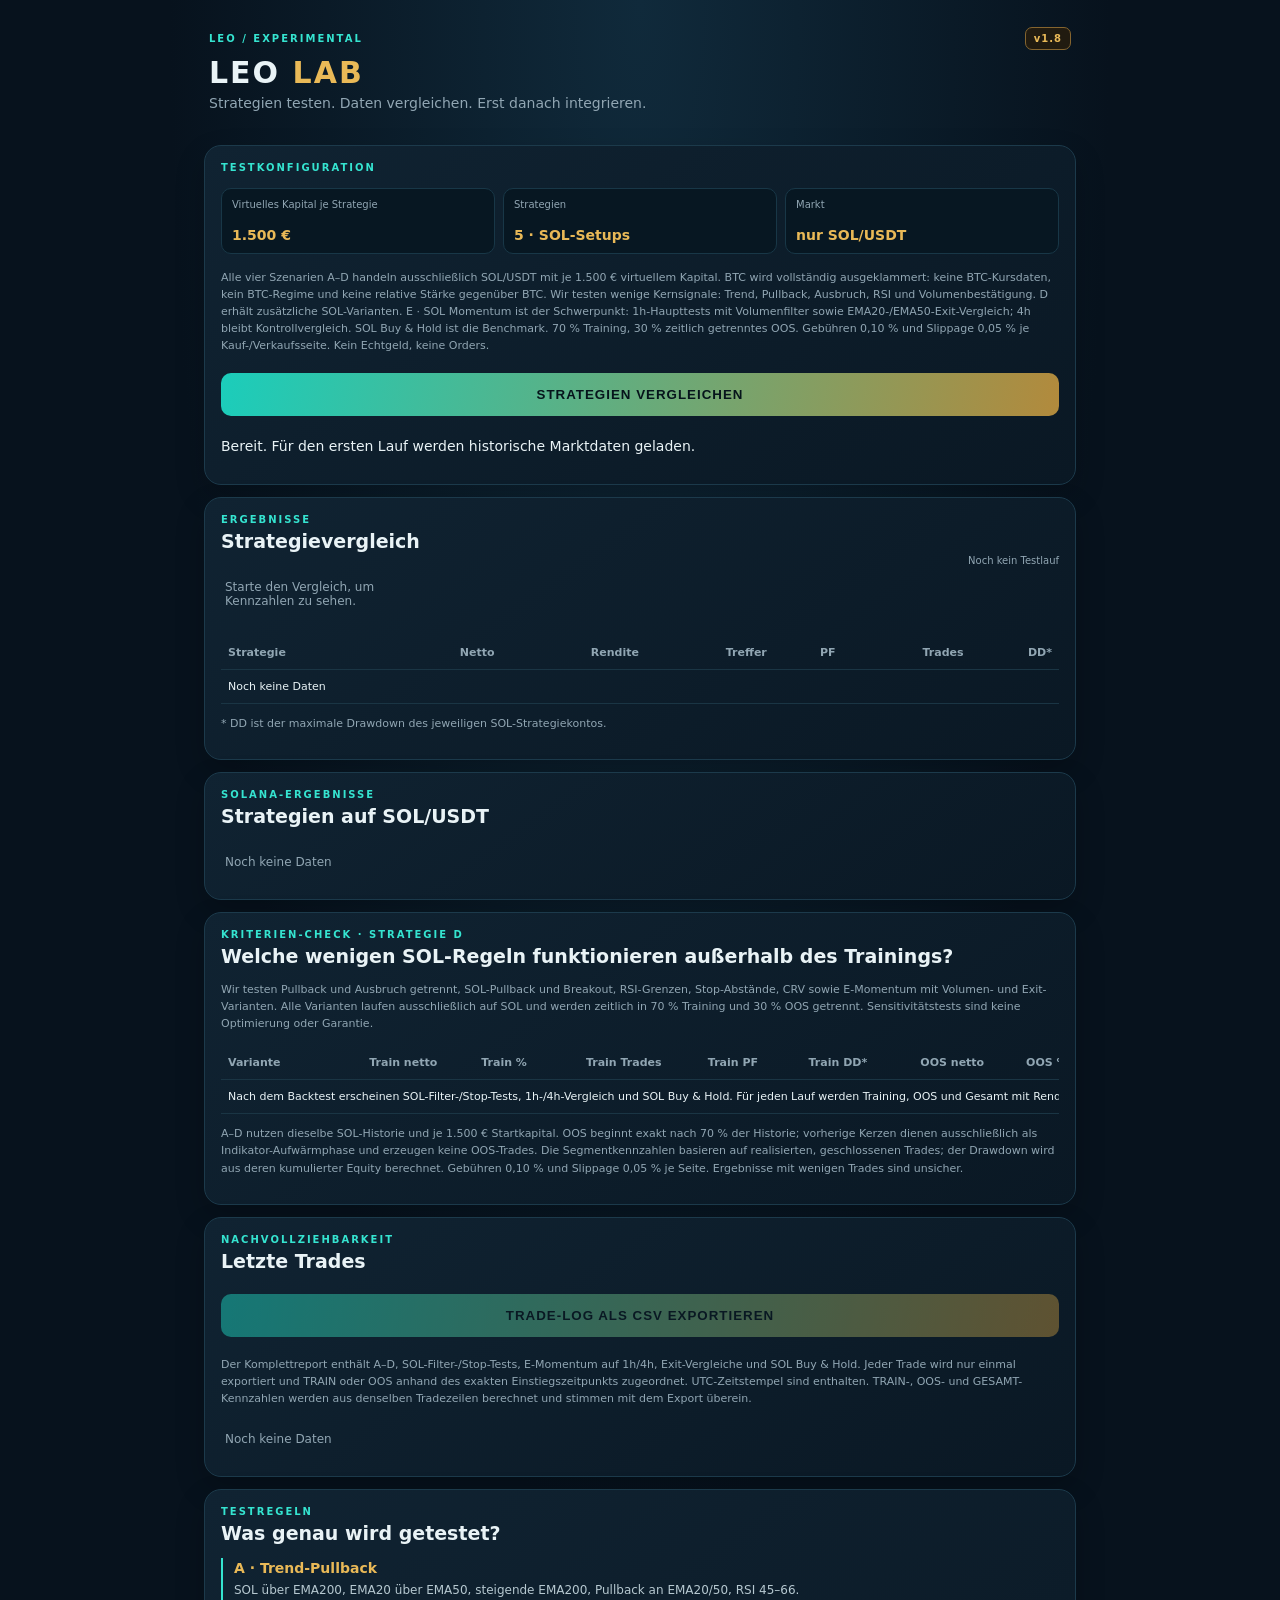
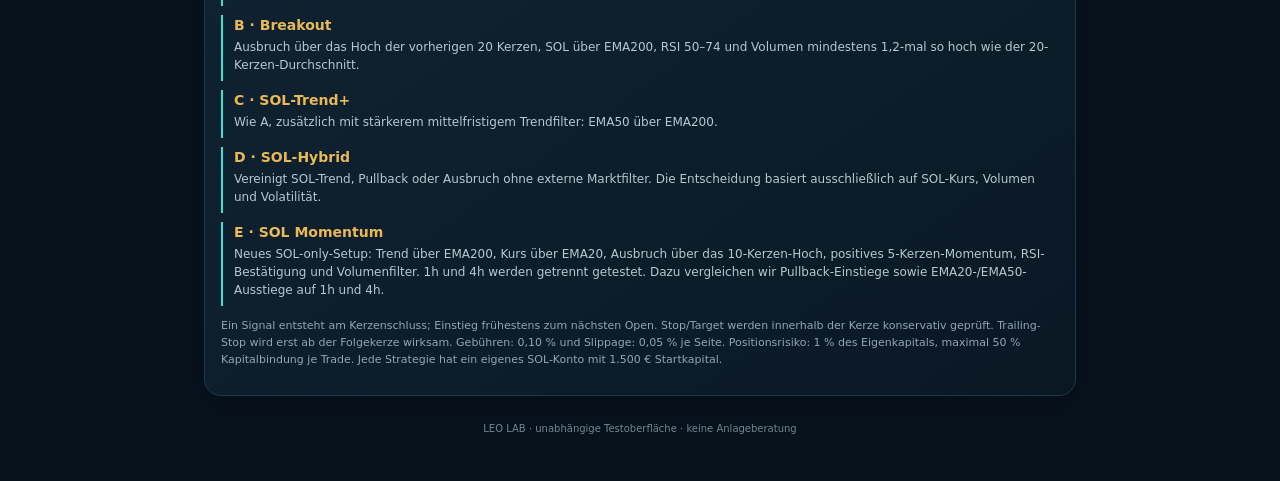
==== commit 20290234: "Publish LEO LAB v1.8 interface and methodology notes" ====
--- a/lab/index.html
+++ b/lab/index.html
@@ -6,9 +6,9 @@
 <link rel="stylesheet" href="lab.css?v=6">
 </head>
 <body>
-<header><div class="topline"><div class="eyebrow">LEO / EXPERIMENTAL</div><span class="version">v1.7</span></div><h1>LEO <span>LAB</span></h1><p>Strategien testen. Daten vergleichen. Erst danach integrieren.</p></header>
+<header><div class="topline"><div class="eyebrow">LEO / EXPERIMENTAL</div><span class="version">v1.8</span></div><h1>LEO <span>LAB</span></h1><p>Strategien testen. Daten vergleichen. Erst danach integrieren.</p></header>
 <main>
-<section class="panel intro"><div class="eyebrow">TESTKONFIGURATION</div><div class="config"><div><small>Virtuelles Kapital je Strategie</small><strong>1.500 €</strong></div><div><small>Strategien</small><strong>5 · SOL-Setups</strong></div><div><small>Markt</small><strong>nur SOL/USDT</strong></div></div><p class="note">Alle vier Szenarien A–D handeln ausschließlich SOL/USDT mit je 1.500 € virtuellem Kapital. BTC wird vollständig ausgeklammert: keine BTC-Kursdaten, kein BTC-Regime und keine relative Stärke gegenüber BTC. Wir testen wenige Kernsignale: Trend, Pullback, Ausbruch, RSI und Volumenbestätigung. D erhält zusätzliche SOL-Varianten. Neu ist E · SOL Momentum mit 1h-/4h-Tests, Volumenbestätigung und alternativen Ausstiegsregeln. SOL Buy &amp; Hold ist die Benchmark. 70 % Training, 30 % zeitlich getrenntes OOS. Gebühren 0,10 % und Slippage 0,05 % je Kauf-/Verkaufsseite. Kein Echtgeld, keine Orders.</p><button id="run">STRATEGIEN VERGLEICHEN</button><p id="status" role="status">Bereit. Für den ersten Lauf werden historische Marktdaten geladen.</p></section>
+<section class="panel intro"><div class="eyebrow">TESTKONFIGURATION</div><div class="config"><div><small>Virtuelles Kapital je Strategie</small><strong>1.500 €</strong></div><div><small>Strategien</small><strong>5 · SOL-Setups</strong></div><div><small>Markt</small><strong>nur SOL/USDT</strong></div></div><p class="note">Alle vier Szenarien A–D handeln ausschließlich SOL/USDT mit je 1.500 € virtuellem Kapital. BTC wird vollständig ausgeklammert: keine BTC-Kursdaten, kein BTC-Regime und keine relative Stärke gegenüber BTC. Wir testen wenige Kernsignale: Trend, Pullback, Ausbruch, RSI und Volumenbestätigung. D erhält zusätzliche SOL-Varianten. E · SOL Momentum ist der Schwerpunkt: 1h-Haupttests mit Volumenfilter sowie EMA20-/EMA50-Exit-Vergleich; 4h bleibt Kontrollvergleich. SOL Buy &amp; Hold ist die Benchmark. 70 % Training, 30 % zeitlich getrenntes OOS. Gebühren 0,10 % und Slippage 0,05 % je Kauf-/Verkaufsseite. Kein Echtgeld, keine Orders.</p><button id="run">STRATEGIEN VERGLEICHEN</button><p id="status" role="status">Bereit. Für den ersten Lauf werden historische Marktdaten geladen.</p></section>
 <section class="panel"><div class="section-head"><div><div class="eyebrow">ERGEBNISSE</div><h2>Strategievergleich</h2></div><span id="period" class="muted">Noch kein Testlauf</span></div>
 <div id="summary" class="cards"><div class="empty">Starte den Vergleich, um Kennzahlen zu sehen.</div></div>
 <div class="table-wrap"><table><thead><tr><th>Strategie</th><th>Netto</th><th>Rendite</th><th>Treffer</th><th>PF</th><th>Trades</th><th>DD*</th></tr></thead><tbody id="totals"><tr><td colspan="7">Noch keine Daten</td></tr></tbody></table></div>
@@ -17,9 +17,9 @@
 <section class="panel"><div class="eyebrow">KRITERIEN-CHECK · STRATEGIE D</div><h2>Welche wenigen SOL-Regeln funktionieren außerhalb des Trainings?</h2><p class="note">Wir testen Pullback und Ausbruch getrennt, SOL-Pullback und Breakout, RSI-Grenzen, Stop-Abstände, CRV sowie E-Momentum mit Volumen- und Exit-Varianten. Alle Varianten laufen ausschließlich auf SOL und werden zeitlich in 70 % Training und 30 % OOS getrennt. Sensitivitätstests sind keine Optimierung oder Garantie.</p><div class="table-wrap"><table><thead><tr><th>Variante</th><th>Train netto</th><th>Train %</th><th>Train Trades</th><th>Train PF</th><th>Train DD*</th><th>OOS netto</th><th>OOS %</th><th>OOS Trades</th><th>OOS PF</th><th>OOS DD*</th></tr></thead><tbody id="experiments"><tr><td colspan="11">Nach dem Backtest erscheinen SOL-Filter-/Stop-Tests, 1h-/4h-Vergleich und SOL Buy &amp; Hold. Für jeden Lauf werden Training, OOS und Gesamt mit Rendite, Trades, Profit Factor und Drawdown getrennt angezeigt.</td></tr></tbody></table></div><p class="note">A–D nutzen dieselbe SOL-Historie und je 1.500 € Startkapital. OOS beginnt exakt nach 70 % der Historie; vorherige Kerzen dienen ausschließlich als Indikator-Aufwärmphase und erzeugen keine OOS-Trades. Die Segmentkennzahlen basieren auf realisierten, geschlossenen Trades; der Drawdown wird aus deren kumulierter Equity berechnet. Gebühren 0,10 % und Slippage 0,05 % je Seite. Ergebnisse mit wenigen Trades sind unsicher.</p></section>
 <section class="panel"><div class="eyebrow">NACHVOLLZIEHBARKEIT</div><h2>Letzte Trades</h2><button id="export" disabled>TRADE-LOG ALS CSV EXPORTIEREN</button><p class="note">Der Komplettreport enthält A–D, SOL-Filter-/Stop-Tests, E-Momentum auf 1h/4h, Exit-Vergleiche und SOL Buy &amp; Hold. Jeder Trade wird nur einmal exportiert und TRAIN oder OOS anhand des exakten Einstiegszeitpunkts zugeordnet. UTC-Zeitstempel sind enthalten. TRAIN-, OOS- und GESAMT-Kennzahlen werden aus denselben Tradezeilen berechnet und stimmen mit dem Export überein.</p><div id="trades"><div class="empty">Noch keine Daten</div></div></section>
 <section class="panel"><div class="eyebrow">TESTREGELN</div><h2>Was genau wird getestet?</h2>
-<div class="rules"><article><b>A · Trend-Pullback</b><p>SOL über EMA200, EMA20 über EMA50, steigende EMA200, Pullback an EMA20/50, RSI 45–66.</p></article><article><b>B · Breakout</b><p>Ausbruch über das Hoch der vorherigen 20 Kerzen, SOL über EMA200, RSI 50–74 und Volumen mindestens 1,2-mal so hoch wie der 20-Kerzen-Durchschnitt.</p></article><article><b>C · SOL-Trend+</b><p>Wie A, zusätzlich mit stärkerem mittelfristigem Trendfilter: EMA50 über EMA200.</p></article><article><b>D · SOL-Hybrid</b><p>Vereinigt SOL-Trend, Pullback oder Ausbruch ohne externe Marktfilter. Die Entscheidung basiert ausschließlich auf SOL-Kurs, Volumen und Volatilität.</p></article><article><b>E · SOL Momentum</b><p>Neues SOL-only-Setup: Trend über EMA200, Kurs über EMA20, Ausbruch über das 10-Kerzen-Hoch, positives 5-Kerzen-Momentum, RSI-Bestätigung und Volumenfilter. 1h und 4h werden getrennt getestet. Dazu vergleichen wir Pullback-Einstiege sowie EMA20-/EMA50-Ausstiege.</p></article></div>
+<div class="rules"><article><b>A · Trend-Pullback</b><p>SOL über EMA200, EMA20 über EMA50, steigende EMA200, Pullback an EMA20/50, RSI 45–66.</p></article><article><b>B · Breakout</b><p>Ausbruch über das Hoch der vorherigen 20 Kerzen, SOL über EMA200, RSI 50–74 und Volumen mindestens 1,2-mal so hoch wie der 20-Kerzen-Durchschnitt.</p></article><article><b>C · SOL-Trend+</b><p>Wie A, zusätzlich mit stärkerem mittelfristigem Trendfilter: EMA50 über EMA200.</p></article><article><b>D · SOL-Hybrid</b><p>Vereinigt SOL-Trend, Pullback oder Ausbruch ohne externe Marktfilter. Die Entscheidung basiert ausschließlich auf SOL-Kurs, Volumen und Volatilität.</p></article><article><b>E · SOL Momentum</b><p>Neues SOL-only-Setup: Trend über EMA200, Kurs über EMA20, Ausbruch über das 10-Kerzen-Hoch, positives 5-Kerzen-Momentum, RSI-Bestätigung und Volumenfilter. 1h und 4h werden getrennt getestet. Dazu vergleichen wir Pullback-Einstiege sowie EMA20-/EMA50-Ausstiege auf 1h und 4h.</p></article></div>
 <p class="note">Ein Signal entsteht am Kerzenschluss; Einstieg frühestens zum nächsten Open. Stop/Target werden innerhalb der Kerze konservativ geprüft. Trailing-Stop wird erst ab der Folgekerze wirksam. Gebühren: 0,10 % und Slippage: 0,05 % je Seite. Positionsrisiko: 1 % des Eigenkapitals, maximal 50 % Kapitalbindung je Trade. Jede Strategie hat ein eigenes SOL-Konto mit 1.500 € Startkapital.</p>
 </section>
 </main><footer>LEO LAB · unabhängige Testoberfläche · keine Anlageberatung</footer>
-<script src="lab.js?v=21"></script>
+<script src="lab.js?v=22"></script>
 </body></html>
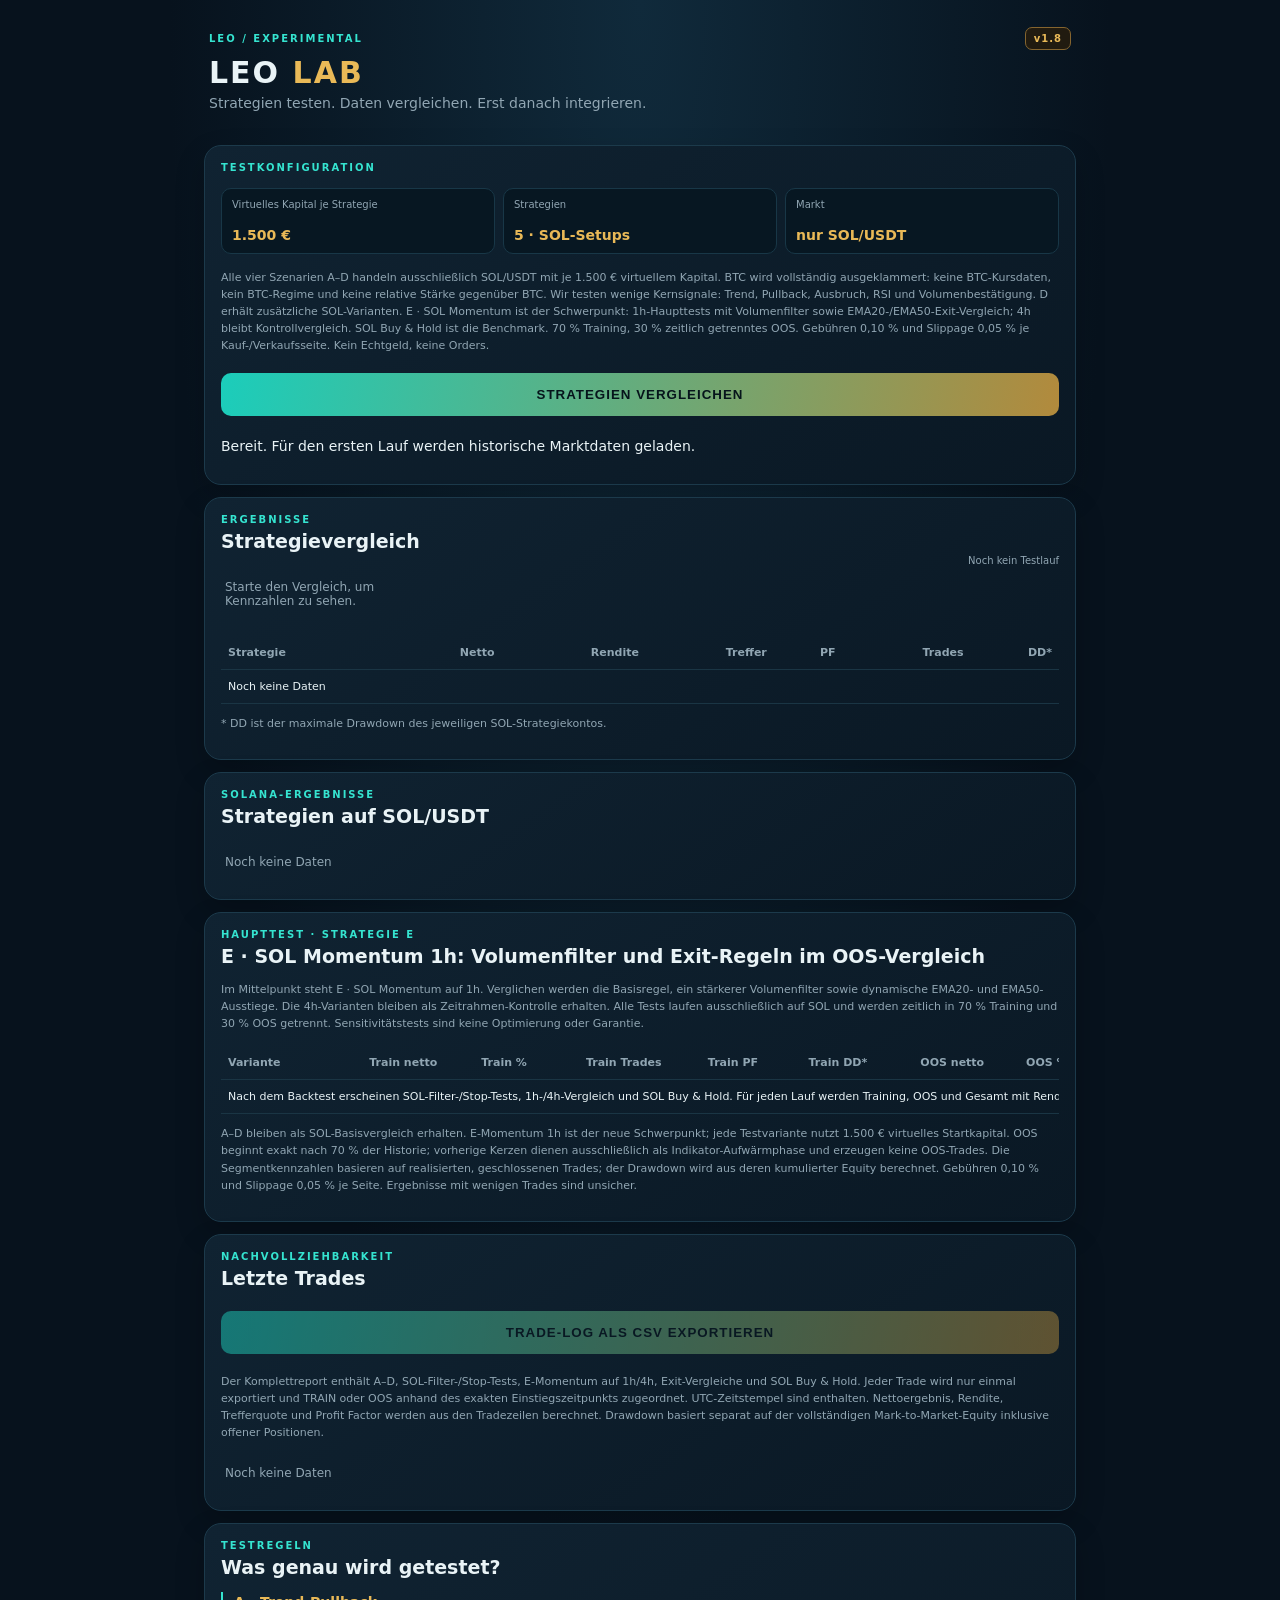
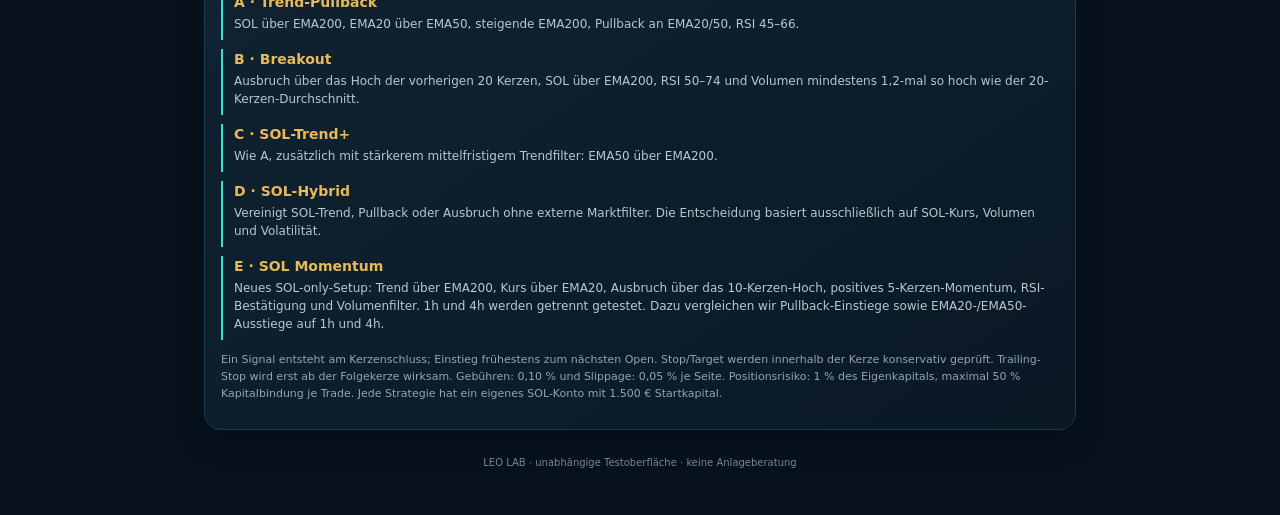
==== commit e6477c1a: "Clarify LEO LAB v1.8 focus on E Momentum 1h" ====
--- a/lab/index.html
+++ b/lab/index.html
@@ -14,8 +14,8 @@
 <div class="table-wrap"><table><thead><tr><th>Strategie</th><th>Netto</th><th>Rendite</th><th>Treffer</th><th>PF</th><th>Trades</th><th>DD*</th></tr></thead><tbody id="totals"><tr><td colspan="7">Noch keine Daten</td></tr></tbody></table></div>
 <p class="note">* DD ist der maximale Drawdown des jeweiligen SOL-Strategiekontos.</p></section>
 <section class="panel"><div class="eyebrow">SOLANA-ERGEBNISSE</div><h2>Strategien auf SOL/USDT</h2><div id="coins" class="coin-results"><div class="empty">Noch keine Daten</div></div></section>
-<section class="panel"><div class="eyebrow">KRITERIEN-CHECK · STRATEGIE D</div><h2>Welche wenigen SOL-Regeln funktionieren außerhalb des Trainings?</h2><p class="note">Wir testen Pullback und Ausbruch getrennt, SOL-Pullback und Breakout, RSI-Grenzen, Stop-Abstände, CRV sowie E-Momentum mit Volumen- und Exit-Varianten. Alle Varianten laufen ausschließlich auf SOL und werden zeitlich in 70 % Training und 30 % OOS getrennt. Sensitivitätstests sind keine Optimierung oder Garantie.</p><div class="table-wrap"><table><thead><tr><th>Variante</th><th>Train netto</th><th>Train %</th><th>Train Trades</th><th>Train PF</th><th>Train DD*</th><th>OOS netto</th><th>OOS %</th><th>OOS Trades</th><th>OOS PF</th><th>OOS DD*</th></tr></thead><tbody id="experiments"><tr><td colspan="11">Nach dem Backtest erscheinen SOL-Filter-/Stop-Tests, 1h-/4h-Vergleich und SOL Buy &amp; Hold. Für jeden Lauf werden Training, OOS und Gesamt mit Rendite, Trades, Profit Factor und Drawdown getrennt angezeigt.</td></tr></tbody></table></div><p class="note">A–D nutzen dieselbe SOL-Historie und je 1.500 € Startkapital. OOS beginnt exakt nach 70 % der Historie; vorherige Kerzen dienen ausschließlich als Indikator-Aufwärmphase und erzeugen keine OOS-Trades. Die Segmentkennzahlen basieren auf realisierten, geschlossenen Trades; der Drawdown wird aus deren kumulierter Equity berechnet. Gebühren 0,10 % und Slippage 0,05 % je Seite. Ergebnisse mit wenigen Trades sind unsicher.</p></section>
-<section class="panel"><div class="eyebrow">NACHVOLLZIEHBARKEIT</div><h2>Letzte Trades</h2><button id="export" disabled>TRADE-LOG ALS CSV EXPORTIEREN</button><p class="note">Der Komplettreport enthält A–D, SOL-Filter-/Stop-Tests, E-Momentum auf 1h/4h, Exit-Vergleiche und SOL Buy &amp; Hold. Jeder Trade wird nur einmal exportiert und TRAIN oder OOS anhand des exakten Einstiegszeitpunkts zugeordnet. UTC-Zeitstempel sind enthalten. TRAIN-, OOS- und GESAMT-Kennzahlen werden aus denselben Tradezeilen berechnet und stimmen mit dem Export überein.</p><div id="trades"><div class="empty">Noch keine Daten</div></div></section>
+<section class="panel"><div class="eyebrow">HAUPTTEST · STRATEGIE E</div><h2>E · SOL Momentum 1h: Volumenfilter und Exit-Regeln im OOS-Vergleich</h2><p class="note">Im Mittelpunkt steht E · SOL Momentum auf 1h. Verglichen werden die Basisregel, ein stärkerer Volumenfilter sowie dynamische EMA20- und EMA50-Ausstiege. Die 4h-Varianten bleiben als Zeitrahmen-Kontrolle erhalten. Alle Tests laufen ausschließlich auf SOL und werden zeitlich in 70 % Training und 30 % OOS getrennt. Sensitivitätstests sind keine Optimierung oder Garantie.</p><div class="table-wrap"><table><thead><tr><th>Variante</th><th>Train netto</th><th>Train %</th><th>Train Trades</th><th>Train PF</th><th>Train DD*</th><th>OOS netto</th><th>OOS %</th><th>OOS Trades</th><th>OOS PF</th><th>OOS DD*</th></tr></thead><tbody id="experiments"><tr><td colspan="11">Nach dem Backtest erscheinen SOL-Filter-/Stop-Tests, 1h-/4h-Vergleich und SOL Buy &amp; Hold. Für jeden Lauf werden Training, OOS und Gesamt mit Rendite, Trades, Profit Factor und Drawdown getrennt angezeigt.</td></tr></tbody></table></div><p class="note">A–D bleiben als SOL-Basisvergleich erhalten. E-Momentum 1h ist der neue Schwerpunkt; jede Testvariante nutzt 1.500 € virtuelles Startkapital. OOS beginnt exakt nach 70 % der Historie; vorherige Kerzen dienen ausschließlich als Indikator-Aufwärmphase und erzeugen keine OOS-Trades. Die Segmentkennzahlen basieren auf realisierten, geschlossenen Trades; der Drawdown wird aus deren kumulierter Equity berechnet. Gebühren 0,10 % und Slippage 0,05 % je Seite. Ergebnisse mit wenigen Trades sind unsicher.</p></section>
+<section class="panel"><div class="eyebrow">NACHVOLLZIEHBARKEIT</div><h2>Letzte Trades</h2><button id="export" disabled>TRADE-LOG ALS CSV EXPORTIEREN</button><p class="note">Der Komplettreport enthält A–D, SOL-Filter-/Stop-Tests, E-Momentum auf 1h/4h, Exit-Vergleiche und SOL Buy &amp; Hold. Jeder Trade wird nur einmal exportiert und TRAIN oder OOS anhand des exakten Einstiegszeitpunkts zugeordnet. UTC-Zeitstempel sind enthalten. Nettoergebnis, Rendite, Trefferquote und Profit Factor werden aus den Tradezeilen berechnet. Drawdown basiert separat auf der vollständigen Mark-to-Market-Equity inklusive offener Positionen.</p><div id="trades"><div class="empty">Noch keine Daten</div></div></section>
 <section class="panel"><div class="eyebrow">TESTREGELN</div><h2>Was genau wird getestet?</h2>
 <div class="rules"><article><b>A · Trend-Pullback</b><p>SOL über EMA200, EMA20 über EMA50, steigende EMA200, Pullback an EMA20/50, RSI 45–66.</p></article><article><b>B · Breakout</b><p>Ausbruch über das Hoch der vorherigen 20 Kerzen, SOL über EMA200, RSI 50–74 und Volumen mindestens 1,2-mal so hoch wie der 20-Kerzen-Durchschnitt.</p></article><article><b>C · SOL-Trend+</b><p>Wie A, zusätzlich mit stärkerem mittelfristigem Trendfilter: EMA50 über EMA200.</p></article><article><b>D · SOL-Hybrid</b><p>Vereinigt SOL-Trend, Pullback oder Ausbruch ohne externe Marktfilter. Die Entscheidung basiert ausschließlich auf SOL-Kurs, Volumen und Volatilität.</p></article><article><b>E · SOL Momentum</b><p>Neues SOL-only-Setup: Trend über EMA200, Kurs über EMA20, Ausbruch über das 10-Kerzen-Hoch, positives 5-Kerzen-Momentum, RSI-Bestätigung und Volumenfilter. 1h und 4h werden getrennt getestet. Dazu vergleichen wir Pullback-Einstiege sowie EMA20-/EMA50-Ausstiege auf 1h und 4h.</p></article></div>
 <p class="note">Ein Signal entsteht am Kerzenschluss; Einstieg frühestens zum nächsten Open. Stop/Target werden innerhalb der Kerze konservativ geprüft. Trailing-Stop wird erst ab der Folgekerze wirksam. Gebühren: 0,10 % und Slippage: 0,05 % je Seite. Positionsrisiko: 1 % des Eigenkapitals, maximal 50 % Kapitalbindung je Trade. Jede Strategie hat ein eigenes SOL-Konto mit 1.500 € Startkapital.</p>
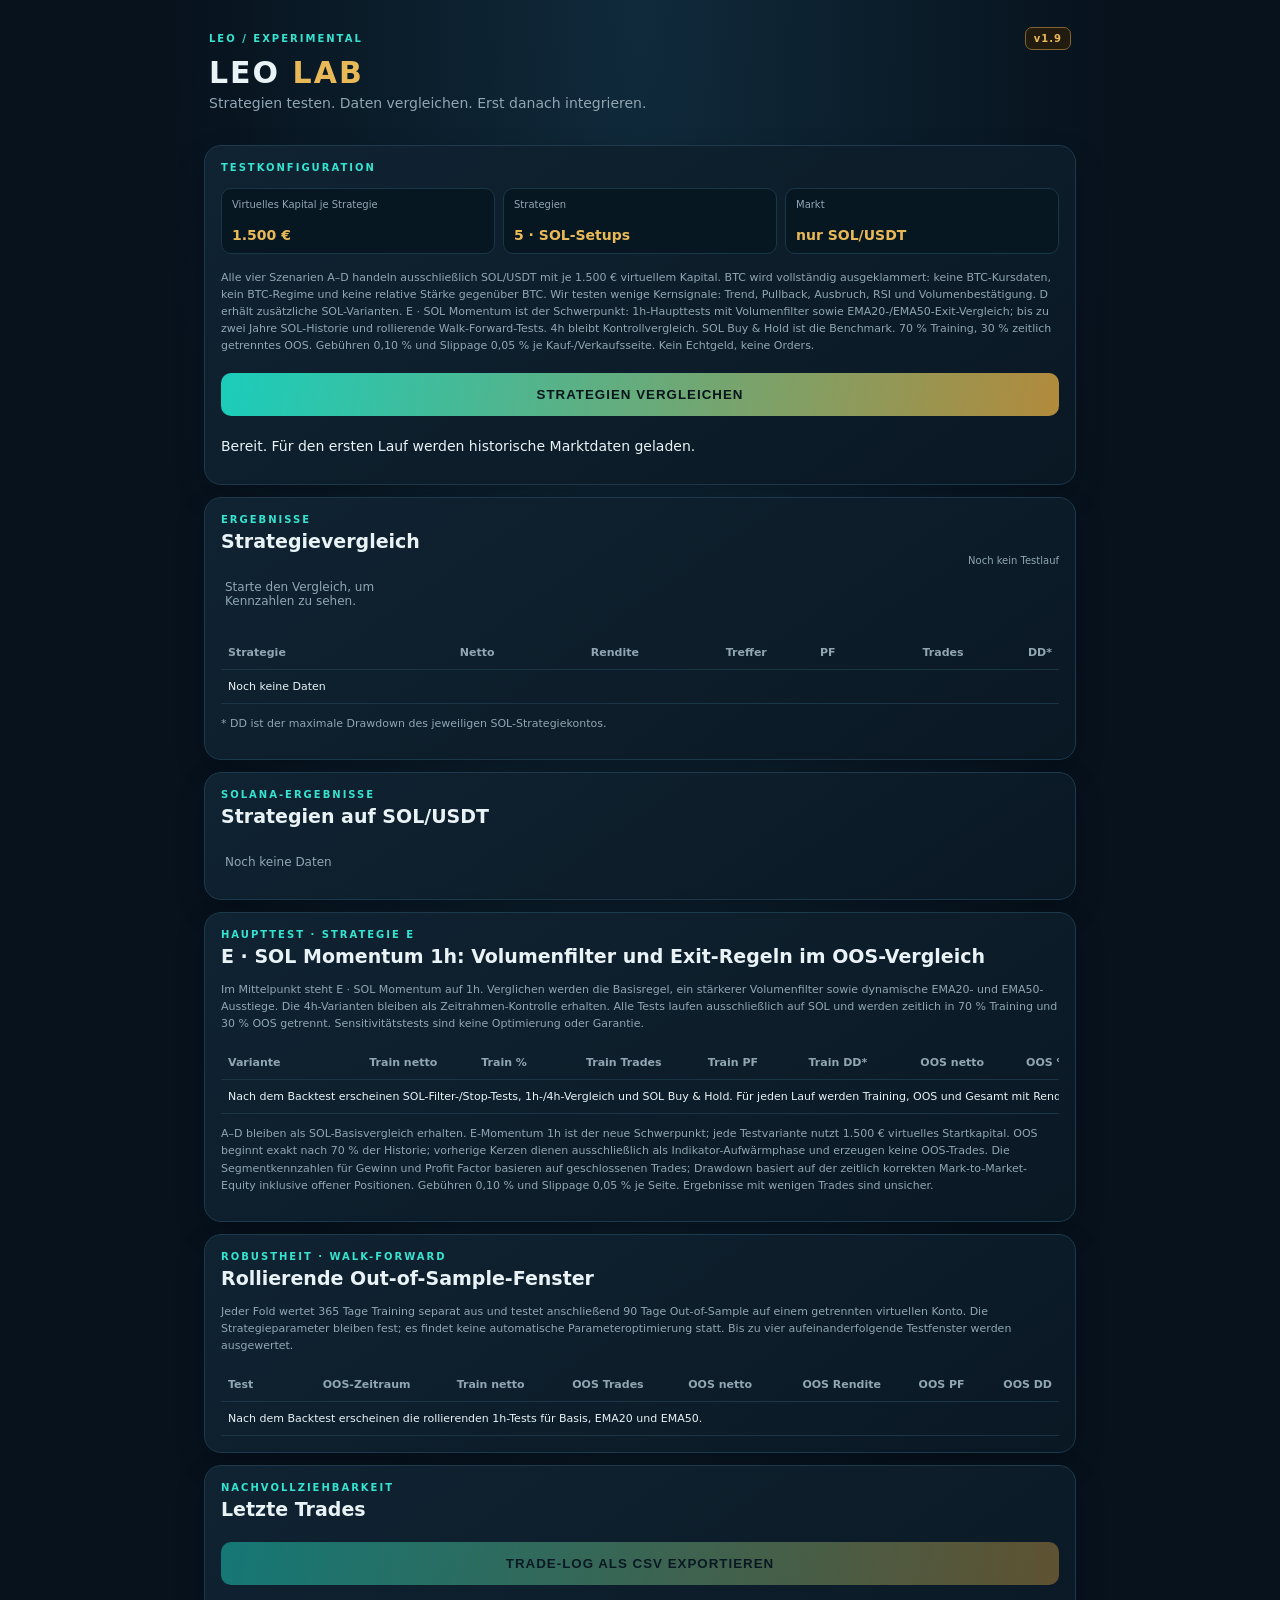
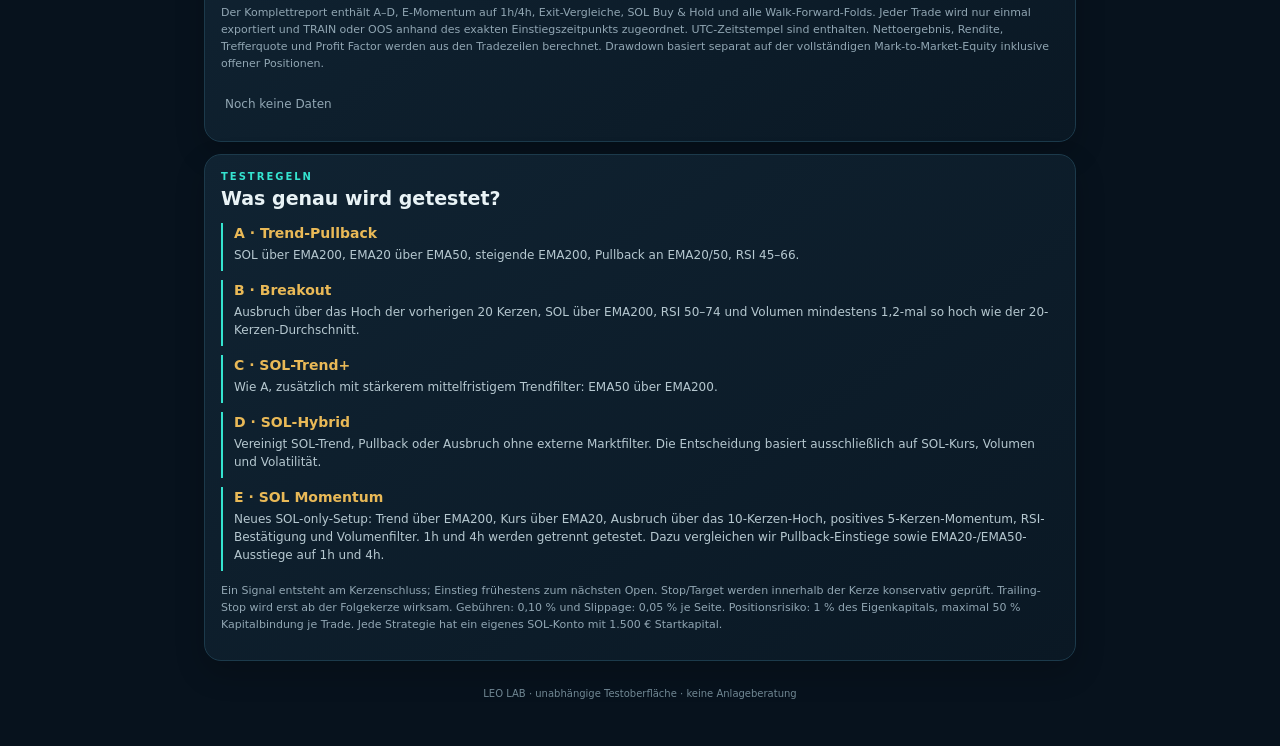
==== commit bdd46239: "Publish LEO LAB v1.9 at established lab Pages URL" ====
--- a/lab/index.html
+++ b/lab/index.html
@@ -6,20 +6,21 @@
 <link rel="stylesheet" href="lab.css?v=6">
 </head>
 <body>
-<header><div class="topline"><div class="eyebrow">LEO / EXPERIMENTAL</div><span class="version">v1.8</span></div><h1>LEO <span>LAB</span></h1><p>Strategien testen. Daten vergleichen. Erst danach integrieren.</p></header>
+<header><div class="topline"><div class="eyebrow">LEO / EXPERIMENTAL</div><span class="version">v1.9</span></div><h1>LEO <span>LAB</span></h1><p>Strategien testen. Daten vergleichen. Erst danach integrieren.</p></header>
 <main>
-<section class="panel intro"><div class="eyebrow">TESTKONFIGURATION</div><div class="config"><div><small>Virtuelles Kapital je Strategie</small><strong>1.500 €</strong></div><div><small>Strategien</small><strong>5 · SOL-Setups</strong></div><div><small>Markt</small><strong>nur SOL/USDT</strong></div></div><p class="note">Alle vier Szenarien A–D handeln ausschließlich SOL/USDT mit je 1.500 € virtuellem Kapital. BTC wird vollständig ausgeklammert: keine BTC-Kursdaten, kein BTC-Regime und keine relative Stärke gegenüber BTC. Wir testen wenige Kernsignale: Trend, Pullback, Ausbruch, RSI und Volumenbestätigung. D erhält zusätzliche SOL-Varianten. E · SOL Momentum ist der Schwerpunkt: 1h-Haupttests mit Volumenfilter sowie EMA20-/EMA50-Exit-Vergleich; 4h bleibt Kontrollvergleich. SOL Buy &amp; Hold ist die Benchmark. 70 % Training, 30 % zeitlich getrenntes OOS. Gebühren 0,10 % und Slippage 0,05 % je Kauf-/Verkaufsseite. Kein Echtgeld, keine Orders.</p><button id="run">STRATEGIEN VERGLEICHEN</button><p id="status" role="status">Bereit. Für den ersten Lauf werden historische Marktdaten geladen.</p></section>
+<section class="panel intro"><div class="eyebrow">TESTKONFIGURATION</div><div class="config"><div><small>Virtuelles Kapital je Strategie</small><strong>1.500 €</strong></div><div><small>Strategien</small><strong>5 · SOL-Setups</strong></div><div><small>Markt</small><strong>nur SOL/USDT</strong></div></div><p class="note">Alle vier Szenarien A–D handeln ausschließlich SOL/USDT mit je 1.500 € virtuellem Kapital. BTC wird vollständig ausgeklammert: keine BTC-Kursdaten, kein BTC-Regime und keine relative Stärke gegenüber BTC. Wir testen wenige Kernsignale: Trend, Pullback, Ausbruch, RSI und Volumenbestätigung. D erhält zusätzliche SOL-Varianten. E · SOL Momentum ist der Schwerpunkt: 1h-Haupttests mit Volumenfilter sowie EMA20-/EMA50-Exit-Vergleich; bis zu zwei Jahre SOL-Historie und rollierende Walk-Forward-Tests. 4h bleibt Kontrollvergleich. SOL Buy &amp; Hold ist die Benchmark. 70 % Training, 30 % zeitlich getrenntes OOS. Gebühren 0,10 % und Slippage 0,05 % je Kauf-/Verkaufsseite. Kein Echtgeld, keine Orders.</p><button id="run">STRATEGIEN VERGLEICHEN</button><p id="status" role="status">Bereit. Für den ersten Lauf werden historische Marktdaten geladen.</p></section>
 <section class="panel"><div class="section-head"><div><div class="eyebrow">ERGEBNISSE</div><h2>Strategievergleich</h2></div><span id="period" class="muted">Noch kein Testlauf</span></div>
 <div id="summary" class="cards"><div class="empty">Starte den Vergleich, um Kennzahlen zu sehen.</div></div>
 <div class="table-wrap"><table><thead><tr><th>Strategie</th><th>Netto</th><th>Rendite</th><th>Treffer</th><th>PF</th><th>Trades</th><th>DD*</th></tr></thead><tbody id="totals"><tr><td colspan="7">Noch keine Daten</td></tr></tbody></table></div>
 <p class="note">* DD ist der maximale Drawdown des jeweiligen SOL-Strategiekontos.</p></section>
 <section class="panel"><div class="eyebrow">SOLANA-ERGEBNISSE</div><h2>Strategien auf SOL/USDT</h2><div id="coins" class="coin-results"><div class="empty">Noch keine Daten</div></div></section>
-<section class="panel"><div class="eyebrow">HAUPTTEST · STRATEGIE E</div><h2>E · SOL Momentum 1h: Volumenfilter und Exit-Regeln im OOS-Vergleich</h2><p class="note">Im Mittelpunkt steht E · SOL Momentum auf 1h. Verglichen werden die Basisregel, ein stärkerer Volumenfilter sowie dynamische EMA20- und EMA50-Ausstiege. Die 4h-Varianten bleiben als Zeitrahmen-Kontrolle erhalten. Alle Tests laufen ausschließlich auf SOL und werden zeitlich in 70 % Training und 30 % OOS getrennt. Sensitivitätstests sind keine Optimierung oder Garantie.</p><div class="table-wrap"><table><thead><tr><th>Variante</th><th>Train netto</th><th>Train %</th><th>Train Trades</th><th>Train PF</th><th>Train DD*</th><th>OOS netto</th><th>OOS %</th><th>OOS Trades</th><th>OOS PF</th><th>OOS DD*</th></tr></thead><tbody id="experiments"><tr><td colspan="11">Nach dem Backtest erscheinen SOL-Filter-/Stop-Tests, 1h-/4h-Vergleich und SOL Buy &amp; Hold. Für jeden Lauf werden Training, OOS und Gesamt mit Rendite, Trades, Profit Factor und Drawdown getrennt angezeigt.</td></tr></tbody></table></div><p class="note">A–D bleiben als SOL-Basisvergleich erhalten. E-Momentum 1h ist der neue Schwerpunkt; jede Testvariante nutzt 1.500 € virtuelles Startkapital. OOS beginnt exakt nach 70 % der Historie; vorherige Kerzen dienen ausschließlich als Indikator-Aufwärmphase und erzeugen keine OOS-Trades. Die Segmentkennzahlen basieren auf realisierten, geschlossenen Trades; der Drawdown wird aus deren kumulierter Equity berechnet. Gebühren 0,10 % und Slippage 0,05 % je Seite. Ergebnisse mit wenigen Trades sind unsicher.</p></section>
-<section class="panel"><div class="eyebrow">NACHVOLLZIEHBARKEIT</div><h2>Letzte Trades</h2><button id="export" disabled>TRADE-LOG ALS CSV EXPORTIEREN</button><p class="note">Der Komplettreport enthält A–D, SOL-Filter-/Stop-Tests, E-Momentum auf 1h/4h, Exit-Vergleiche und SOL Buy &amp; Hold. Jeder Trade wird nur einmal exportiert und TRAIN oder OOS anhand des exakten Einstiegszeitpunkts zugeordnet. UTC-Zeitstempel sind enthalten. Nettoergebnis, Rendite, Trefferquote und Profit Factor werden aus den Tradezeilen berechnet. Drawdown basiert separat auf der vollständigen Mark-to-Market-Equity inklusive offener Positionen.</p><div id="trades"><div class="empty">Noch keine Daten</div></div></section>
+<section class="panel"><div class="eyebrow">HAUPTTEST · STRATEGIE E</div><h2>E · SOL Momentum 1h: Volumenfilter und Exit-Regeln im OOS-Vergleich</h2><p class="note">Im Mittelpunkt steht E · SOL Momentum auf 1h. Verglichen werden die Basisregel, ein stärkerer Volumenfilter sowie dynamische EMA20- und EMA50-Ausstiege. Die 4h-Varianten bleiben als Zeitrahmen-Kontrolle erhalten. Alle Tests laufen ausschließlich auf SOL und werden zeitlich in 70 % Training und 30 % OOS getrennt. Sensitivitätstests sind keine Optimierung oder Garantie.</p><div class="table-wrap"><table><thead><tr><th>Variante</th><th>Train netto</th><th>Train %</th><th>Train Trades</th><th>Train PF</th><th>Train DD*</th><th>OOS netto</th><th>OOS %</th><th>OOS Trades</th><th>OOS PF</th><th>OOS DD*</th></tr></thead><tbody id="experiments"><tr><td colspan="11">Nach dem Backtest erscheinen SOL-Filter-/Stop-Tests, 1h-/4h-Vergleich und SOL Buy &amp; Hold. Für jeden Lauf werden Training, OOS und Gesamt mit Rendite, Trades, Profit Factor und Drawdown getrennt angezeigt.</td></tr></tbody></table></div><p class="note">A–D bleiben als SOL-Basisvergleich erhalten. E-Momentum 1h ist der neue Schwerpunkt; jede Testvariante nutzt 1.500 € virtuelles Startkapital. OOS beginnt exakt nach 70 % der Historie; vorherige Kerzen dienen ausschließlich als Indikator-Aufwärmphase und erzeugen keine OOS-Trades. Die Segmentkennzahlen für Gewinn und Profit Factor basieren auf geschlossenen Trades; Drawdown basiert auf der zeitlich korrekten Mark-to-Market-Equity inklusive offener Positionen. Gebühren 0,10 % und Slippage 0,05 % je Seite. Ergebnisse mit wenigen Trades sind unsicher.</p></section>
+<section class="panel"><div class="eyebrow">ROBUSTHEIT · WALK-FORWARD</div><h2>Rollierende Out-of-Sample-Fenster</h2><p class="note">Jeder Fold wertet 365 Tage Training separat aus und testet anschließend 90 Tage Out-of-Sample auf einem getrennten virtuellen Konto. Die Strategieparameter bleiben fest; es findet keine automatische Parameteroptimierung statt. Bis zu vier aufeinanderfolgende Testfenster werden ausgewertet.</p><div class="table-wrap"><table><thead><tr><th>Test</th><th>OOS-Zeitraum</th><th>Train netto</th><th>OOS Trades</th><th>OOS netto</th><th>OOS Rendite</th><th>OOS PF</th><th>OOS DD</th></tr></thead><tbody id="walkforward"><tr><td colspan="8">Nach dem Backtest erscheinen die rollierenden 1h-Tests für Basis, EMA20 und EMA50.</td></tr></tbody></table></div></section>
+<section class="panel"><div class="eyebrow">NACHVOLLZIEHBARKEIT</div><h2>Letzte Trades</h2><button id="export" disabled>TRADE-LOG ALS CSV EXPORTIEREN</button><p class="note">Der Komplettreport enthält A–D, E-Momentum auf 1h/4h, Exit-Vergleiche, SOL Buy &amp; Hold und alle Walk-Forward-Folds. Jeder Trade wird nur einmal exportiert und TRAIN oder OOS anhand des exakten Einstiegszeitpunkts zugeordnet. UTC-Zeitstempel sind enthalten. Nettoergebnis, Rendite, Trefferquote und Profit Factor werden aus den Tradezeilen berechnet. Drawdown basiert separat auf der vollständigen Mark-to-Market-Equity inklusive offener Positionen.</p><div id="trades"><div class="empty">Noch keine Daten</div></div></section>
 <section class="panel"><div class="eyebrow">TESTREGELN</div><h2>Was genau wird getestet?</h2>
 <div class="rules"><article><b>A · Trend-Pullback</b><p>SOL über EMA200, EMA20 über EMA50, steigende EMA200, Pullback an EMA20/50, RSI 45–66.</p></article><article><b>B · Breakout</b><p>Ausbruch über das Hoch der vorherigen 20 Kerzen, SOL über EMA200, RSI 50–74 und Volumen mindestens 1,2-mal so hoch wie der 20-Kerzen-Durchschnitt.</p></article><article><b>C · SOL-Trend+</b><p>Wie A, zusätzlich mit stärkerem mittelfristigem Trendfilter: EMA50 über EMA200.</p></article><article><b>D · SOL-Hybrid</b><p>Vereinigt SOL-Trend, Pullback oder Ausbruch ohne externe Marktfilter. Die Entscheidung basiert ausschließlich auf SOL-Kurs, Volumen und Volatilität.</p></article><article><b>E · SOL Momentum</b><p>Neues SOL-only-Setup: Trend über EMA200, Kurs über EMA20, Ausbruch über das 10-Kerzen-Hoch, positives 5-Kerzen-Momentum, RSI-Bestätigung und Volumenfilter. 1h und 4h werden getrennt getestet. Dazu vergleichen wir Pullback-Einstiege sowie EMA20-/EMA50-Ausstiege auf 1h und 4h.</p></article></div>
 <p class="note">Ein Signal entsteht am Kerzenschluss; Einstieg frühestens zum nächsten Open. Stop/Target werden innerhalb der Kerze konservativ geprüft. Trailing-Stop wird erst ab der Folgekerze wirksam. Gebühren: 0,10 % und Slippage: 0,05 % je Seite. Positionsrisiko: 1 % des Eigenkapitals, maximal 50 % Kapitalbindung je Trade. Jede Strategie hat ein eigenes SOL-Konto mit 1.500 € Startkapital.</p>
 </section>
 </main><footer>LEO LAB · unabhängige Testoberfläche · keine Anlageberatung</footer>
-<script src="lab.js?v=22"></script>
+<script src="lab.js?v=24"></script>
 </body></html>
